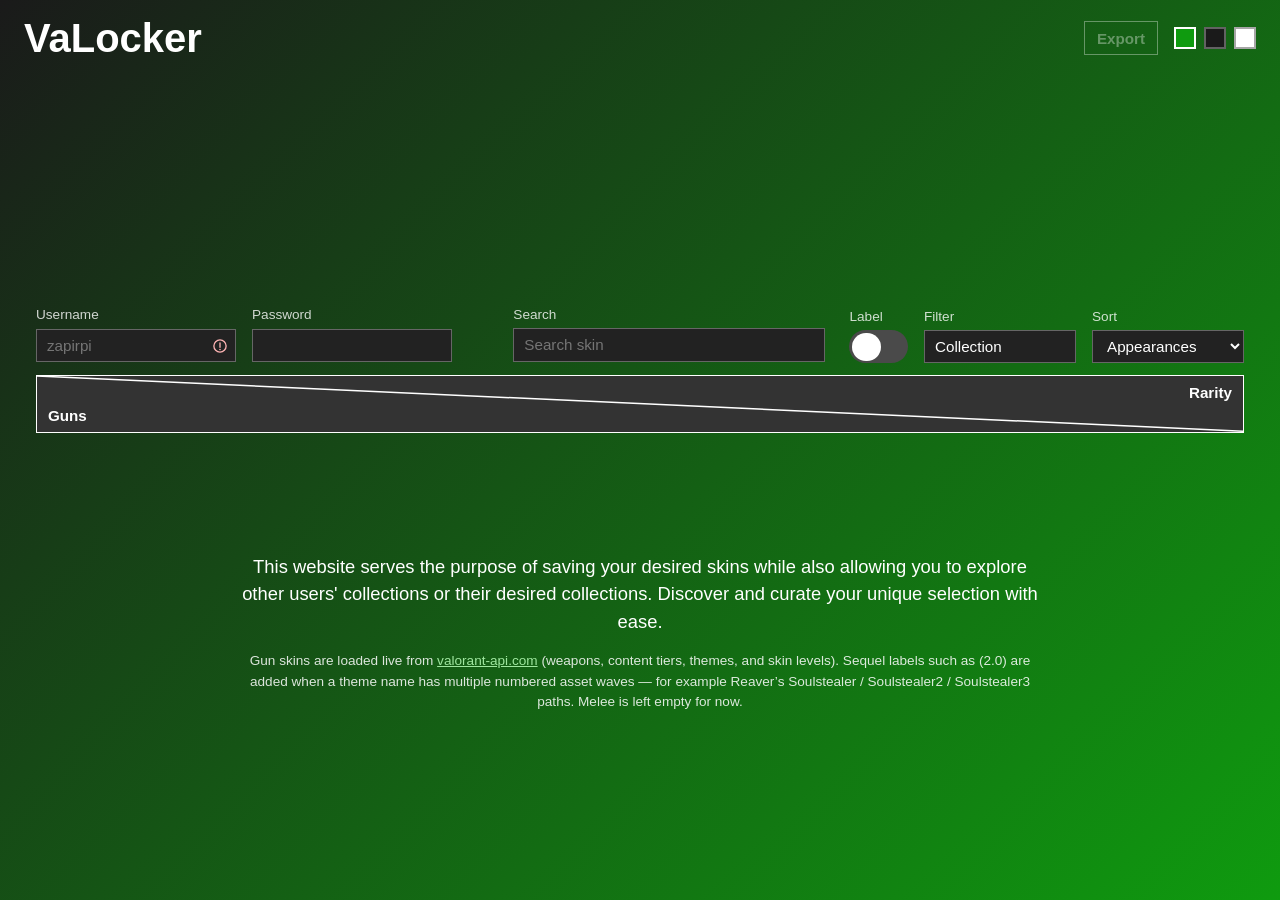
==== public/index.html @ 092cc34a "Add locker search and persist production saves on Supabase. Co-authored-by: Cursor <cursoragent@curs" ====
<!DOCTYPE html>
<html lang="en" data-theme="green">
<head>
    <meta charset="UTF-8">
    <meta name="viewport" content="width=device-width, initial-scale=1.0">
    <title>VaLocker</title>
    <script>
      try {
        var savedTheme = localStorage.getItem("valocker-theme");
        if (savedTheme === "dark" || savedTheme === "light") {
          document.documentElement.dataset.theme = savedTheme;
        }
      } catch (e) {}
    </script>
    <style>
        * {
            box-sizing: border-box;
        }

        :root {
            --fs-title: 2.5rem;
            --fs-header: 0.95rem;
            --fs-header-2: 0.8rem;
            --fs-body: 0.95rem;
            --fs-description: 1.15rem;
            --fs-caption: 0.85rem;
            --fw-header: 700;
            --fw-regular: 400;
            --lh-header: 1.25;
            --page-bg: linear-gradient(135deg, #1a1a1a, #0f9b0f);
            --page-fg: #fff;
            --link: #b8ffb8;
            --table-bg: #222;
            --table-header: #333;
            --table-stripe: #333;
            --table-hover: #444;
            --table-category: #222;
            --table-border: #fff;
            --table-fg: #fff;
            --skin-color: #0f9b0f;
            --skin-color-down: #0d7a0d;
            --skin-on-fg: #fff;
            --gun-icon: brightness(0) invert(1);
            --meta-bg: #222;
            --meta-fg: #fff;
            --meta-border: #666;
        }

        html[data-theme="dark"] {
            --page-bg: #121212;
            --page-fg: #fff;
            --link: #c8c8c8;
            --skin-color: #b4b4b4;
            --skin-color-down: #8a8a8a;
        }

        html[data-theme="light"] {
            --page-bg: #f2f2f2;
            --page-fg: #111;
            --link: #0b6b0b;
            --table-bg: #e8e8e8;
            --table-header: #d6d6d6;
            --table-stripe: #dedede;
            --table-hover: #d0d0d0;
            --table-category: #d2d2d2;
            --table-border: #111;
            --table-fg: #111;
            --skin-color: #111;
            --skin-color-down: #333;
            --gun-icon: brightness(0);
            --meta-bg: #fff;
            --meta-fg: #111;
            --meta-border: #111;
        }

        body {
            margin: 0;
            font-family: Arial, sans-serif;
            background: var(--page-bg);
            background-attachment: fixed;
            color: var(--page-fg);
            display: flex;
            flex-direction: column;
            align-items: center;
            min-height: 100vh;
            line-height: 1.6;
            overflow-x: hidden;
        }

        .site-header {
            display: flex;
            align-items: center;
            justify-content: space-between;
            width: 100%;
            padding: 16px 24px;
            box-sizing: border-box;
        }

        .site-header h1 {
            margin: 0;
            font-size: var(--fs-title);
            font-weight: var(--fw-header);
            line-height: 1.1;
        }

        .header-tools {
            display: flex;
            align-items: center;
            gap: 16px;
        }

        .export-docx {
            margin: 0;
            padding: 0 12px;
            height: 2.2em;
            border: 1px solid var(--page-fg);
            background: transparent;
            color: var(--page-fg);
            font-size: var(--fs-body);
            font-family: Arial, sans-serif;
            font-weight: var(--fw-header);
            cursor: pointer;
        }

        .export-docx.is-off {
            opacity: 0.35;
            cursor: not-allowed;
        }

        .theme-switch {
            display: flex;
            align-items: center;
            gap: 8px;
        }

        .theme-swatch {
            appearance: none;
            width: 22px;
            height: 22px;
            padding: 0;
            border: 2px solid rgb(128 128 128 / 0.7);
            cursor: pointer;
        }

        .theme-swatch.is-on {
            border-color: var(--page-fg);
        }

        .theme-swatch-green {
            background: #0f9b0f;
        }

        .theme-swatch-dark {
            background: #1a1a1a;
        }

        .theme-swatch-light {
            background: #fff;
        }

        .container {
            width: calc(100% - 48px);
            max-width: none;
            text-align: center;
            margin-top: max(32px, calc(33.333vh - 4.8rem));
            margin-bottom: 50px;
            padding: 8px 12px 20px;
        }

        .table-wrap[hidden],
        .meta-field[hidden],
        .meta-warn[hidden],
        .meta-warn-tip[hidden] {
            display: none !important;
        }

        .table-wrap {
            width: 100%;
            overflow: visible;
        }

        .table-meta {
            display: flex;
            align-items: flex-end;
            justify-content: space-between;
            gap: 16px 24px;
            width: 100%;
            text-align: left;
        }

        .table-meta-left {
            display: flex;
            align-items: flex-end;
            flex: 0 0 auto;
            width: auto;
            min-width: 0;
        }

        .table-meta-account,
        .table-meta-tools {
            display: flex;
            align-items: flex-end;
            gap: 1em;
            width: auto;
            flex: 0 0 auto;
            min-width: 0;
            margin: 0;
        }

        .table-meta-tools {
            flex: 0 0 auto;
            flex-wrap: nowrap;
            justify-content: flex-end;
        }

        .table-meta-search {
            display: flex;
            flex-direction: column;
            align-items: stretch;
            flex: 1 1 0;
            width: 100%;
            min-width: 8em;
            gap: 4px;
        }

        .search-wrap {
            position: relative;
            display: block;
            width: 100%;
            height: 2.2em;
        }

        .search-wrap input {
            width: 100%;
            box-sizing: border-box;
            padding-right: 2.2em;
        }

        .search-wrap input[type="text"]::-webkit-search-cancel-button {
            appearance: none;
        }

        .search-clear {
            position: absolute;
            top: 50%;
            right: 8px;
            z-index: 2;
            display: flex;
            align-items: center;
            justify-content: center;
            width: 1.35em;
            height: 1.35em;
            margin: 0;
            padding: 0;
            border: none;
            background: transparent;
            color: var(--meta-fg);
            cursor: pointer;
            transform: translateY(-50%);
        }

        .search-clear[hidden] {
            display: none !important;
        }

        .search-clear svg {
            display: block;
            width: 16px;
            height: 16px;
        }

        .meta-field,
        .meta-control {
            display: flex;
            flex-direction: column;
            align-items: flex-start;
            gap: 4px;
        }

        .meta-label {
            font-size: var(--fs-caption);
            font-weight: var(--fw-regular);
            line-height: var(--lh-header);
            opacity: 0.8;
        }

        .meta-value {
            font-size: var(--fs-header);
            font-weight: var(--fw-header);
            line-height: var(--lh-header);
            white-space: nowrap;
        }

        .table-meta input,
        .table-meta select {
            margin: 0;
            background: var(--meta-bg);
            color: var(--meta-fg);
            border: 1px solid var(--meta-border);
            border-radius: 0;
            font-size: var(--fs-body);
            font-family: Arial, sans-serif;
            font-weight: var(--fw-regular);
            height: 2.2em;
            padding: 0 10px;
        }

        .meta-input-wrap {
            position: relative;
            display: grid;
            align-items: center;
            width: 12.5em;
            height: 2.2em;
        }

        .meta-input-wrap > input,
        .meta-input-wrap > .meta-title,
        .meta-input-wrap > .meta-save {
            grid-area: 1 / 1;
            width: 100%;
            height: 2.2em;
            box-sizing: border-box;
            transition: opacity 0.45s ease, transform 0.45s ease;
        }

        .meta-title {
            display: flex;
            align-items: center;
            padding: 0 2px;
            font-size: var(--fs-header);
            font-weight: var(--fw-header);
            line-height: var(--lh-header);
            white-space: nowrap;
            opacity: 0;
            transform: translateY(8px);
            pointer-events: none;
        }

        .meta-login-submit {
            position: absolute;
            left: -9999px;
            width: 1px;
            height: 1px;
            overflow: hidden;
        }

        .is-authed .meta-login-submit {
            display: none;
        }

        .meta-auth-actions {
            display: flex;
            align-items: center;
            gap: 8px;
        }

        .meta-save {
            margin: 0;
            padding: 0 10px;
            border: none;
            background: #0f9b0f;
            color: #fff;
            font-size: var(--fs-body);
            font-family: Arial, sans-serif;
            font-weight: var(--fw-header);
            cursor: pointer;
            opacity: 0;
            transform: translateY(8px);
            pointer-events: none;
        }

        .meta-save.is-saved {
            background: #fff;
            color: #000;
            font-weight: var(--fw-regular);
        }

        .meta-logout {
            display: flex;
            align-items: center;
            justify-content: center;
            flex: 0 0 2.2em;
            width: 2.2em;
            height: 2.2em;
            margin: 0;
            padding: 0;
            border: 1px solid var(--meta-border);
            background: var(--table-header);
            color: var(--table-fg);
            cursor: pointer;
            opacity: 0;
            transform: translateY(8px);
            pointer-events: none;
            transition: opacity 0.45s ease, transform 0.45s ease;
        }

        .meta-logout svg {
            display: block;
            width: 15px;
            height: 15px;
        }

        .is-authed [data-field="username"] {
            width: max-content;
            min-width: 0;
        }

        .is-authed [data-field="username"] > input {
            width: 0;
            min-width: 0;
            padding: 0;
            border: none;
            opacity: 0;
            transform: translateY(-8px);
            pointer-events: none;
        }

        .is-authed [data-field="username"] > .meta-title {
            width: max-content;
            opacity: 1;
            transform: none;
        }

        .is-authed [data-field="password"] > input {
            opacity: 0;
            transform: translateY(-8px);
            pointer-events: none;
        }

        .is-authed [data-field="password"] > .meta-save,
        .is-authed .meta-logout {
            opacity: 1;
            transform: none;
            pointer-events: auto;
        }

        .meta-input-wrap.has-warn input,
        .is-authed [data-field="password"].has-warn .meta-save {
            padding-right: 28px;
        }

        .is-authed [data-field="username"] .meta-warn {
            display: none;
        }

        .is-authed [data-field="password"].has-warn .meta-warn {
            display: flex;
        }

        .meta-warn {
            position: absolute;
            top: 50%;
            right: 8px;
            z-index: 2;
            display: flex;
            align-items: center;
            justify-content: center;
            width: 16px;
            height: 16px;
            margin: 0;
            padding: 0;
            border: none;
            background: transparent;
            color: #ffb4b4;
            cursor: pointer;
            transform: translateY(-50%);
        }

        .meta-warn svg {
            display: block;
            width: 14px;
            height: 14px;
        }

        .meta-warn-tip {
            position: absolute;
            top: calc(100% + 6px);
            right: 0;
            z-index: 50;
            width: max-content;
            max-width: 16em;
            padding: 6px 8px;
            background: #222;
            border: 1px solid #ffb4b4;
            color: #ffb4b4;
            font-size: var(--fs-caption);
            font-weight: var(--fw-regular);
            line-height: var(--lh-header);
            text-align: left;
            white-space: normal;
        }

        .table-meta select,
        .table-meta-tools .filter-toggle {
            width: 10em;
            min-width: 10em;
            max-width: 10em;
            cursor: pointer;
        }

        .filter-wrap {
            position: relative;
        }

        .filter-toggle {
            margin: 0;
            height: 2.2em;
            padding: 0 10px;
            background: var(--meta-bg);
            color: var(--meta-fg);
            border: 1px solid var(--meta-border);
            border-radius: 0;
            font-size: var(--fs-body);
            font-family: Arial, sans-serif;
            font-weight: var(--fw-regular);
            text-align: left;
            white-space: nowrap;
            overflow: hidden;
            text-overflow: ellipsis;
        }

        .filter-menu {
            position: absolute;
            top: calc(100% + 4px);
            left: 0;
            z-index: 45;
            min-width: 100%;
            margin: 0;
            padding: 4px 0;
            background: var(--table-bg);
            border: 1px solid var(--table-border);
            color: var(--table-fg);
        }

        .filter-menu[hidden] {
            display: none !important;
        }

        .filter-option {
            display: flex;
            align-items: center;
            gap: 8px;
            width: 100%;
            height: 2em;
            margin: 0;
            padding: 0 10px;
            border: none;
            background: transparent;
            color: inherit;
            font-size: var(--fs-body);
            font-family: Arial, sans-serif;
            text-align: left;
            cursor: pointer;
        }

        .filter-option:hover {
            background: var(--skin-color);
            color: var(--skin-on-fg);
        }

        .filter-option input {
            margin: 0;
            width: 0.95em;
            height: 0.95em;
            accent-color: #0f9b0f;
        }

        .label-toggle {
            position: relative;
            box-sizing: border-box;
            width: 3.85em;
            min-width: 3.85em;
            height: 2.2em;
            margin: 0;
            padding: 3px;
            border: none;
            border-radius: 999px;
            background: #4a4a4a;
            font-size: var(--fs-body);
            cursor: pointer;
            transition: background 0.2s ease;
        }

        .label-toggle-knob {
            display: block;
            width: 1.85em;
            height: 1.85em;
            border-radius: 50%;
            background: #fff;
            transition: transform 0.2s ease;
        }

        .label-toggle[aria-checked="true"] {
            background: #0f9b0f;
            box-shadow: 0 0 0 2px #fff;
        }

        .label-toggle[aria-checked="true"] .label-toggle-knob {
            transform: translateX(1.65em);
        }

        .table-meta input:focus,
        .table-meta select:focus {
            outline: none;
            border-color: #0f9b0f;
        }

        .table-meta input:disabled,
        .table-meta select:disabled,
        .filter-toggle:disabled,
        .label-toggle:disabled,
        .meta-control:has(input:disabled),
        .meta-control:has(select:disabled),
        .meta-control:has(.filter-toggle:disabled),
        .meta-control:has(.label-toggle:disabled) {
            opacity: 0.45;
            cursor: not-allowed;
        }

        .table-meta input:disabled,
        .table-meta select:disabled,
        .filter-toggle:disabled,
        .label-toggle:disabled {
            pointer-events: none;
        }

        .skin-select.is-labeled,
        .skin-select.is-labeled.is-selected,
        .skin-select.is-labeled:hover:not(.is-disabled),
        .skin-select.is-labeled:focus-within:not(.is-disabled),
        .skin-select.is-labeled.is-open:not(.is-disabled) {
            color: #222;
            background: var(--color);
        }

        .skin-select.is-labeled::before {
            transform: translate(-50%, -50%);
        }

        .skin-select.is-slanted .skin-trigger {
            font-style: italic;
        }

        .skin-select.is-bought .skin-trigger {
            font-weight: var(--fw-header);
        }

        .label-overlay {
            position: fixed;
            inset: 0;
            z-index: 80;
            display: flex;
            align-items: center;
            justify-content: center;
            background: transparent;
            pointer-events: none;
        }

        .label-overlay.is-on {
            pointer-events: auto;
        }

        .label-overlay::before {
            content: "";
            position: absolute;
            inset: 0;
            z-index: 0;
            background: rgb(0 0 0 / 0);
            backdrop-filter: blur(0);
            -webkit-backdrop-filter: blur(0);
            pointer-events: none;
            transition:
                background 0.4s ease,
                backdrop-filter 0.4s ease,
                -webkit-backdrop-filter 0.4s ease;
        }

        .label-overlay.is-on::before {
            background: rgb(0 0 0 / 0.28);
            backdrop-filter: blur(4px);
            -webkit-backdrop-filter: blur(4px);
        }

        .label-overlay[hidden] {
            display: none !important;
        }

        .label-toast {
            position: fixed;
            top: 18px;
            left: 50%;
            z-index: 90;
            padding: 8px 16px;
            border-radius: 999px;
            background: #222;
            color: #fff;
            font-size: var(--fs-caption);
            font-weight: var(--fw-regular);
            line-height: var(--lh-header);
            white-space: nowrap;
            transform: translate(-50%, -12px);
            opacity: 0;
            pointer-events: none;
            transition: opacity 0.25s ease, transform 0.25s ease;
        }

        .label-toast.is-on {
            opacity: 1;
            transform: translate(-50%, 0);
        }

        .label-card {
            position: relative;
            z-index: 1;
            width: min(560px, calc(100vw - 48px));
            padding: 0;
            background: #222;
            opacity: 0;
            transition: opacity 0.4s ease;
        }

        .label-overlay.is-on .label-card {
            opacity: 1;
        }

        .label-table {
            width: 100%;
            table-layout: fixed;
            border-collapse: collapse;
            margin: 0;
            background: #222;
        }

        .label-table th,
        .label-table td {
            border: 1px solid #fff;
            padding: 0;
            text-align: left;
            vertical-align: middle;
        }

        .label-table th {
            background: #333;
            color: #fff;
            font-size: var(--fs-header);
            font-weight: var(--fw-header);
            line-height: var(--lh-header);
            padding: 10px 8px;
        }

        .label-choice,
        .label-update {
            display: block;
            width: 100%;
            min-height: 2.6em;
            margin: 0;
            padding: 10px 8px;
            border: none;
            border-radius: 0;
            font-size: var(--fs-body);
            font-family: Arial, sans-serif;
            font-weight: var(--fw-regular);
            line-height: var(--lh-header);
            text-align: left;
            cursor: pointer;
        }

        .label-choice {
            position: relative;
            color: #333;
        }

        .label-choice.is-red { background: #f5c6b8; }
        .label-choice.is-blue { background: #b9d4f0; }
        .label-choice.is-green { background: #c5e6c4; }
        .label-choice.is-yellow { background: #f7e8a0; }
        .label-choice.is-plain {
            background: #222;
            color: #fff;
        }

        .label-choice.is-on {
            box-shadow: inset 0 0 0 2px #222;
            font-weight: var(--fw-header);
        }

        .label-choice.is-plain.is-on {
            box-shadow: inset 0 0 0 2px #fff;
        }

        .label-choice.is-locked {
            opacity: 0.4;
            cursor: default;
            pointer-events: none;
        }

        .label-choice[data-hint]:hover::after {
            content: attr(data-hint);
            position: absolute;
            left: 50%;
            bottom: calc(100% + 6px);
            transform: translateX(-50%);
            z-index: 2;
            width: max-content;
            max-width: 16em;
            padding: 4px 8px;
            background: #222;
            color: #fff;
            font-size: var(--fs-caption);
            font-weight: var(--fw-regular);
            white-space: nowrap;
        }

        .label-update {
            background: #0f9b0f;
            color: #fff;
            font-weight: var(--fw-header);
            text-align: center;
        }

        .description {
            margin-top: 50px;
            font-size: var(--fs-description);
            font-weight: var(--fw-regular);
            line-height: 1.5;
            text-align: center;
            max-width: 800px;
            margin-bottom: 30px;
        }

        .source {
            font-size: var(--fs-caption);
            font-weight: var(--fw-regular);
            opacity: 0.85;
            margin-top: 16px;
        }

        .source a {
            color: var(--link);
        }

        td:has(.skin-select) {
            padding: 0;
            height: 1px;
        }

        .skin-select {
            --color: var(--skin-color);
            --skin-option-h: 2em;
            position: relative;
            display: flex;
            align-items: stretch;
            width: 100%;
            height: 100%;
            min-width: 0;
            overflow: hidden;
            border: none;
            cursor: pointer;
            z-index: 1;
            isolation: isolate;
            color: var(--color);
            transition: color 0.5s;
        }

        .skin-select::before {
            content: "";
            position: absolute;
            z-index: 0;
            top: 50%;
            left: 50%;
            width: max(280%, 420px);
            height: max(280%, 420px);
            background: var(--color);
            border-radius: 50%;
            pointer-events: none;
            transform: translate(40%, 40%);
            transition: transform 0.7s ease;
        }

        .skin-select:hover:not(.is-disabled),
        .skin-select:focus-within:not(.is-disabled),
        .skin-select.is-open:not(.is-disabled) {
            color: var(--skin-on-fg);
        }

        .skin-select:hover:not(.is-disabled)::before,
        .skin-select:focus-within:not(.is-disabled)::before,
        .skin-select.is-open:not(.is-disabled)::before {
            transform: translate(-50%, -50%);
        }

        .skin-select:active:not(.is-disabled)::before {
            background: var(--skin-color-down);
        }

        .skin-select.is-selected {
            color: var(--skin-on-fg);
        }

        html[data-theme="light"] .skin-select.is-selected:not(.is-labeled)::before {
            transform: translate(-50%, -50%);
        }

        html[data-theme="light"] .meta-save.is-saved {
            box-shadow: inset 0 0 0 1px #111;
        }

        .skin-select.is-disabled {
            opacity: 0.7;
            cursor: default;
        }

        .skin-arrow {
            position: absolute;
            top: 50%;
            right: 10px;
            z-index: 3;
            width: 10px;
            height: 7px;
            background: currentColor;
            clip-path: polygon(0 0, 100% 0, 50% 100%);
            transform: translateY(-50%) rotate(0deg);
            transition: transform 0.28s ease, opacity 0.28s ease;
            pointer-events: none;
        }

        .skin-mode-x {
            position: absolute;
            inset: 0;
            z-index: 2;
            pointer-events: none;
            opacity: 0;
            transform: translateY(14px) scale(0.72);
            filter: blur(6px);
            transition: opacity 0.35s ease, transform 0.35s ease, filter 0.35s ease;
            background-image:
                linear-gradient(to top right, transparent calc(50% - 1px), var(--skin-color-down) calc(50% - 1px), var(--skin-color-down) calc(50% + 1px), transparent calc(50% + 1px)),
                linear-gradient(to bottom right, transparent calc(50% - 1px), var(--skin-color-down) calc(50% - 1px), var(--skin-color-down) calc(50% + 1px), transparent calc(50% + 1px));
        }

        .skin-search-shimmer {
            position: absolute;
            inset: 0;
            z-index: 1;
            pointer-events: none;
            opacity: 0;
            background: linear-gradient(
                90deg,
                var(--tbl-skel-base) 18%,
                var(--tbl-skel-highlight) 50%,
                var(--tbl-skel-base) 82%
            );
            background-size: 220% 100%;
            animation: nuda-table-shimmer 3.8s ease-in-out infinite;
            animation-delay: calc(var(--search-col, 0) * 0.48s + var(--search-row, 0) * 0.1s);
            transition: opacity 0.45s ease;
        }

        :root {
            --tbl-skel-base: rgba(255, 255, 255, 0.06);
            --tbl-skel-highlight: rgba(255, 255, 255, 0.32);
        }

        html[data-theme="light"] {
            --tbl-skel-base: rgba(0, 0, 0, 0.05);
            --tbl-skel-highlight: rgba(0, 0, 0, 0.28);
        }

        @keyframes nuda-table-shimmer {
            0% { background-position: 200% 0; }
            100% { background-position: -200% 0; }
        }

        @media (prefers-reduced-motion: reduce) {
            .skin-search-shimmer {
                animation: none;
                background: var(--tbl-skel-base);
            }
        }

        body.is-searching .skin-select:not(.is-disabled) {
            cursor: default;
        }

        body.is-searching .skin-select:not(.is-search-hit):not(.is-disabled) .skin-trigger {
            opacity: 0;
            transform: translateY(-12px) scale(0.88);
            filter: blur(4px);
        }

        body.is-searching .skin-select:not(.is-search-hit):not(.is-disabled) .skin-arrow {
            opacity: 0;
        }

        body.is-searching.has-search-query .skin-select:not(.is-search-hit):not(.is-disabled) .skin-mode-x {
            opacity: 1;
            transform: none;
            filter: blur(0);
        }

        body.is-searching:not(.has-search-query) .skin-select:not(.is-search-hit):not(.is-disabled) .skin-search-shimmer {
            opacity: 1;
        }

        body.is-searching .skin-select:not(.is-search-hit):not(.is-disabled)::before,
        body.is-searching .skin-select:not(.is-search-hit):not(.is-disabled):hover::before,
        body.is-searching .skin-select:not(.is-search-hit):not(.is-disabled):focus-within::before {
            transform: translate(40%, 40%);
            background: var(--skin-color);
        }

        body.is-searching .skin-select.is-search-hit {
            color: var(--skin-on-fg);
        }

        body.is-searching .skin-select.is-search-hit::before {
            transform: translate(-50%, -50%);
            background: var(--skin-color);
        }

        body.is-searching .skin-select.is-search-hit .skin-arrow {
            opacity: 0;
        }

        body.is-searching .skin-select,
        body.is-searching .skin-select::before {
            transition: none;
        }

        .skin-select.is-disabled .skin-arrow {
            opacity: 0.7;
        }

        body.is-labelling .skin-select.is-selected .skin-arrow {
            transform: translateY(-50%) rotate(-90deg);
        }

        body.is-labelling .skin-select:not(.is-selected):not(.is-disabled) {
            cursor: default;
        }

        body.is-labelling .skin-select:not(.is-selected):not(.is-disabled) .skin-trigger {
            opacity: 0;
            transform: translateY(-12px) scale(0.88);
            filter: blur(4px);
        }

        body.is-labelling .skin-select:not(.is-selected):not(.is-disabled) .skin-arrow {
            opacity: 0;
        }

        body.is-labelling .skin-select:not(.is-selected):not(.is-disabled) .skin-mode-x {
            opacity: 1;
            transform: none;
            filter: blur(0);
        }

        body.is-labelling .skin-select,
        body.is-labelling .skin-select::before {
            transition: none;
        }

        body.is-labelling .skin-select:not(.is-labeled):hover:not(.is-disabled),
        body.is-labelling .skin-select:not(.is-labeled):focus-within:not(.is-disabled) {
            color: var(--color);
        }

        body.is-labelling .skin-select.is-selected:not(.is-labeled):hover:not(.is-disabled),
        body.is-labelling .skin-select.is-selected:not(.is-labeled):focus-within:not(.is-disabled) {
            color: var(--skin-on-fg);
        }

        body.is-labelling .skin-select:not(.is-labeled):hover:not(.is-disabled)::before,
        body.is-labelling .skin-select:not(.is-labeled):focus-within:not(.is-disabled)::before,
        body.is-labelling .skin-select:not(.is-labeled):active:not(.is-disabled)::before {
            transform: translate(40%, 40%);
            background: var(--color);
        }

        .skin-select .skin-trigger {
            display: block;
            position: relative;
            z-index: 1;
            flex: 1;
            width: 100%;
            min-width: 0;
            max-width: 100%;
            height: 100%;
            margin: 0;
            appearance: none;
            background: transparent;
            color: inherit;
            padding: 10px 30px 10px 10px;
            border: none;
            border-radius: 0;
            font-size: var(--fs-body);
            font-family: Arial, sans-serif;
            font-weight: inherit;
            text-align: left;
            cursor: inherit;
            white-space: nowrap;
            overflow: hidden;
            text-overflow: ellipsis;
            transition: opacity 0.35s ease, transform 0.35s ease, filter 0.35s ease;
        }

        .skin-select .skin-trigger:focus {
            outline: none;
        }

        .skin-select .skin-trigger:disabled {
            cursor: default;
        }

        .skin-backdrop {
            position: fixed;
            inset: 0;
            z-index: 30;
            background: rgb(0 0 0 / 0);
            backdrop-filter: blur(0);
            -webkit-backdrop-filter: blur(0);
            opacity: 0;
            visibility: hidden;
            pointer-events: none;
            transition:
                background 0.4s ease,
                backdrop-filter 0.4s ease,
                -webkit-backdrop-filter 0.4s ease,
                opacity 0.4s ease,
                visibility 0.4s ease;
        }

        .skin-backdrop.is-on {
            background: rgb(0 0 0 / 0.28);
            backdrop-filter: blur(4px);
            -webkit-backdrop-filter: blur(4px);
            opacity: 1;
            visibility: visible;
            pointer-events: auto;
        }

        .skin-menu-shell {
            --skin-option-h: 2em;
            position: fixed;
            z-index: 40;
            margin: 0;
            padding: 0;
            background: var(--table-bg);
            border: none;
            box-sizing: border-box;
            font-size: var(--fs-body);
            font-family: Arial, sans-serif;
            max-height: calc(var(--skin-option-h) * 15);
            overflow: hidden;
        }

        .skin-menu-shell[hidden] {
            display: none !important;
        }

        .skin-menu {
            margin: 0;
            padding: 0;
            max-height: calc(var(--skin-option-h) * 15);
            overflow-x: hidden;
            overflow-y: auto;
            overscroll-behavior: contain;
            scrollbar-width: none;
            -ms-overflow-style: none;
        }

        .skin-menu::-webkit-scrollbar {
            width: 0;
            height: 0;
            display: none;
        }

        .skin-menu-fade {
            position: absolute;
            left: 0;
            right: 0;
            bottom: 0;
            z-index: 2;
            height: var(--skin-option-h);
            pointer-events: none;
            opacity: 0;
            background: linear-gradient(to bottom, transparent 0%, color-mix(in srgb, var(--table-bg) 55%, transparent) 42%, var(--table-bg) 100%);
        }

        .skin-menu-shell.has-more .skin-menu-fade {
            opacity: 1;
        }

        .skin-option {
            display: block;
            appearance: none;
            width: 100%;
            height: var(--skin-option-h);
            margin: 0;
            padding: 0 10px;
            border: none;
            border-radius: 0;
            background: transparent;
            color: var(--table-fg);
            font-size: var(--fs-body);
            font-family: Arial, sans-serif;
            font-weight: var(--fw-regular);
            line-height: var(--skin-option-h);
            text-align: left;
            white-space: nowrap;
            overflow: hidden;
            text-overflow: ellipsis;
            cursor: pointer;
        }

        .skin-option[hidden] {
            display: none !important;
        }

        .skin-option-remove {
            color: #c8c8c8;
            border-bottom: 1px solid #444;
        }

        .skin-option-locked {
            color: #9a9a9a;
            background: #1a1a1a;
            cursor: default;
        }

        .skin-option-locked.skin-option-lock-start {
            box-shadow: inset 0 1px 0 #444;
        }

        .skin-option:hover:not(.skin-option-locked):not(:disabled),
        .skin-option.is-active:not(.skin-option-locked) {
            background: var(--skin-color);
            color: var(--skin-on-fg);
        }

        .skin-plane-pop {
            position: fixed;
            display: block;
            z-index: 35;
            margin: 0;
            box-sizing: border-box;
            overflow: hidden;
            pointer-events: none;
            border: 1px solid var(--table-border);
            outline: 1px solid var(--table-border);
            color: var(--table-fg);
        }

        .skin-plane-pop.gun {
            padding: 0;
        }

        .skin-plane-pop.gun .gun-name {
            opacity: 1;
            transform: none;
            filter: none;
        }

        .skin-plane-pop.gun .gun-icon {
            opacity: 0;
            pointer-events: none;
        }

        .skin-plane-pop.rarity-col {
            padding: 0;
            background-color: var(--table-header);
            font-size: var(--fs-header);
            font-weight: var(--fw-header);
            line-height: var(--lh-header);
        }

        table {
            width: 100%;
            table-layout: fixed;
            border-collapse: collapse;
            margin-top: 12px;
            background-color: var(--table-bg);
        }

        th, td {
            border: 1px solid var(--table-border);
            padding: 10px 8px;
            text-align: center;
            font-size: var(--fs-body);
            font-weight: var(--fw-regular);
            vertical-align: middle;
        }

        .label-table {
            margin-top: 0;
        }

        .label-table th,
        .label-table td {
            padding: 0;
            text-align: left;
            border-color: #fff;
            color: #fff;
        }

        .label-table th {
            padding: 10px 8px;
        }

        .label-table th#label-skin {
            font-weight: var(--fw-regular);
            font-style: normal;
        }

        .label-table td.label-empty {
            background: #222;
        }

        .label-empty-fill {
            display: block;
            min-height: 2.6em;
        }

        td.rarity {
            width: 11%;
        }

        td.gun {
            width: 12%;
            padding: 0;
            overflow: hidden;
            height: 1px;
        }

        .gun-swap {
            display: grid;
            place-items: center;
            height: 100%;
            min-height: 2.6em;
            padding: 6px 10px;
            overflow: hidden;
        }

        .gun-name,
        .gun-icon {
            grid-area: 1 / 1;
        }

        .gun-name {
            white-space: nowrap;
            transition: opacity 0.35s ease, transform 0.35s ease, filter 0.35s ease;
        }

        .gun-icon {
            max-width: calc(100% - 8px);
            max-height: 28px;
            width: auto;
            height: auto;
            object-fit: contain;
            object-position: center;
            opacity: 0;
            transform: translateY(14px) scale(0.72);
            pointer-events: none;
            filter: var(--gun-icon) blur(6px);
            transition: opacity 0.35s ease, transform 0.35s ease, filter 0.35s ease;
        }

        tbody tr:hover:not(:has(> td.rarity:hover)) .gun-name {
            opacity: 0;
            transform: translateY(-12px) scale(0.88);
            filter: blur(4px);
        }

        tbody tr:hover:not(:has(> td.rarity:hover)) .gun-icon {
            opacity: 1;
            transform: translateY(0) scale(1);
            filter: var(--gun-icon) blur(0);
        }

        th {
            background-color: var(--table-header);
            color: var(--table-fg);
            font-size: var(--fs-header);
            font-weight: var(--fw-header);
            line-height: var(--lh-header);
        }

        thead th {
            height: 3.7em;
            box-sizing: border-box;
        }

        th.rarity-col {
            width: 19.25%;
            padding: 0;
            vertical-align: middle;
        }

        th.corner-head {
            padding: 0;
            overflow: hidden;
            position: relative;
            vertical-align: stretch;
        }

        .corner-head-box,
        .rarity-head {
            display: flex;
            flex-direction: column;
            justify-content: space-between;
            height: 100%;
            padding: 7px 8px;
            box-sizing: border-box;
        }

        .corner-slash {
            position: absolute;
            inset: 0;
            width: 100%;
            height: 100%;
            pointer-events: none;
        }

        .corner-slash line {
            stroke: var(--table-border);
            stroke-width: 1.5;
            vector-effect: non-scaling-stroke;
        }

        .corner-rarity,
        .corner-guns {
            position: relative;
            z-index: 1;
            font-size: var(--fs-header);
            font-weight: var(--fw-header);
            line-height: var(--lh-header);
            width: fit-content;
            background-color: var(--table-header);
            padding: 0 3px;
        }

        .corner-rarity {
            align-self: flex-end;
            text-align: right;
        }

        .corner-guns {
            align-self: flex-start;
            text-align: left;
        }

        .rarity-line1 {
            display: flex;
            align-items: center;
            justify-content: space-between;
            gap: 4px;
            min-width: 0;
        }

        .rarity-title {
            text-align: left;
            font-size: var(--fs-header);
            font-weight: var(--fw-header);
            line-height: var(--lh-header);
            white-space: nowrap;
        }

        .rarity-finisher {
            text-align: left;
            font-size: var(--fs-header-2);
            font-weight: var(--fw-regular);
            line-height: var(--lh-header);
            white-space: nowrap;
        }

        .rarity-badges {
            display: flex;
            align-items: center;
            justify-content: flex-end;
            gap: 3px;
            flex: 0 0 auto;
        }

        .rarity-badges img {
            display: block;
            width: 14px;
            height: 14px;
            object-fit: contain;
        }

        tr:nth-child(even) {
            background-color: var(--table-stripe);
        }

        tr:hover:not(:has(> td.rarity:hover)) {
            background-color: var(--table-hover);
        }

        td.rarity {
            background-color: var(--table-category);
            color: var(--table-fg);
            font-size: var(--fs-body);
            font-weight: var(--fw-header);
        }
    </style>
</head>
<body>
    <header class="site-header">
        <h1>VaLocker</h1>
        <div class="header-tools">
        <button type="button" id="export-docx" class="export-docx is-off" aria-disabled="true">Export</button>
        <div class="theme-switch" role="group" aria-label="Color">
            <button type="button" class="theme-swatch theme-swatch-green is-on" data-theme="green" aria-label="Green" aria-pressed="true"></button>
            <button type="button" class="theme-swatch theme-swatch-dark" data-theme="dark" aria-label="Dark" aria-pressed="false"></button>
            <button type="button" class="theme-swatch theme-swatch-light" data-theme="light" aria-label="Light" aria-pressed="false"></button>
        </div>
        </div>
    </header>
    <div class="container">
        <div class="table-wrap" id="locker-wrap">
            <div class="table-meta">
                <div class="table-meta-left">
                    <form id="meta-identity" class="table-meta-account" autocomplete="on" novalidate>
                        <button type="submit" class="meta-login-submit">Log in</button>
                        <div class="meta-field">
                            <label class="meta-label" for="app-username">Username</label>
                            <span class="meta-input-wrap" data-field="username">
                                <input id="app-username" name="username" autocomplete="username" placeholder="zapirpi" spellcheck="false">
                                <span class="meta-title" id="username-title"></span>
                                <button type="button" class="meta-warn" hidden aria-label="Show warning">
                                    <svg viewBox="0 0 16 16" aria-hidden="true">
                                        <circle cx="8" cy="8" r="7" fill="none" stroke="currentColor" stroke-width="1.5"></circle>
                                        <path d="M8 4.5v5" fill="none" stroke="currentColor" stroke-width="1.5" stroke-linecap="round"></path>
                                        <circle cx="8" cy="12" r="0.9" fill="currentColor"></circle>
                                    </svg>
                                </button>
                                <span class="meta-warn-tip" hidden role="tooltip"></span>
                            </span>
                        </div>
                        <div class="meta-field" id="meta-secret">
                            <label class="meta-label" id="meta-secret-label" for="meta-password">Password</label>
                            <span class="meta-auth-actions">
                                <span class="meta-input-wrap" data-field="password">
                                    <input id="meta-password" name="password" type="password" autocomplete="current-password" minlength="6">
                                    <button type="button" class="meta-save" id="save-locker" aria-hidden="true" tabindex="-1">Save</button>
                                    <button type="button" class="meta-warn" hidden aria-label="Show warning">
                                        <svg viewBox="0 0 16 16" aria-hidden="true">
                                            <circle cx="8" cy="8" r="7" fill="none" stroke="currentColor" stroke-width="1.5"></circle>
                                            <path d="M8 4.5v5" fill="none" stroke="currentColor" stroke-width="1.5" stroke-linecap="round"></path>
                                            <circle cx="8" cy="12" r="0.9" fill="currentColor"></circle>
                                        </svg>
                                    </button>
                                    <span class="meta-warn-tip" hidden role="tooltip"></span>
                                </span>
                                <button type="button" class="meta-logout" id="logout-btn" aria-label="Log out" aria-hidden="true" tabindex="-1">
                                    <svg viewBox="0 0 16 16" aria-hidden="true">
                                        <path d="M6 2.5H3.5v11H6" fill="none" stroke="currentColor" stroke-width="1.5"></path>
                                        <path d="M7 8h6.5M10.5 5.5 13.5 8l-3 2.5" fill="none" stroke="currentColor" stroke-width="1.5" stroke-linecap="square"></path>
                                    </svg>
                                </button>
                            </span>
                        </div>
                    </form>
                </div>
                <div class="table-meta-search">
                    <label class="meta-label" for="locker-search">Search</label>
                    <span class="search-wrap">
                        <input id="locker-search" type="text" placeholder="Search skin" autocomplete="off" spellcheck="false">
                        <button type="button" class="search-clear" id="search-clear" hidden aria-label="Exit search">
                            <svg viewBox="0 0 16 16" aria-hidden="true">
                                <circle cx="8" cy="8" r="6.2" fill="none" stroke="currentColor" stroke-width="1.5"></circle>
                                <path d="M5.4 5.4l5.2 5.2M10.6 5.4l-5.2 5.2" fill="none" stroke="currentColor" stroke-width="1.5" stroke-linecap="square"></path>
                            </svg>
                        </button>
                    </span>
                </div>
                <div class="table-meta-tools">
                    <div class="meta-control">
                        <span class="meta-label">Label</span>
                        <button type="button" id="locker-label" class="label-toggle" role="switch" aria-checked="false" aria-label="Label mode">
                            <span class="label-toggle-knob"></span>
                        </button>
                    </div>
                    <div class="meta-control">
                        <span class="meta-label">Filter</span>
                        <div class="filter-wrap">
                            <button type="button" id="locker-filter" class="filter-toggle" aria-haspopup="listbox" aria-expanded="false">Collection</button>
                            <div id="filter-menu" class="filter-menu" hidden role="listbox">
                                <label class="filter-option"><input type="checkbox" value="collection" checked> Collection</label>
                                <label class="filter-option"><input type="checkbox" value="battlepass"> Battlepass</label>
                                <label class="filter-option"><input type="checkbox" value="limited"> Limited edition</label>
                                <label class="filter-option"><input type="checkbox" value="agent"> Agent gear</label>
                            </div>
                        </div>
                    </div>
                    <label class="meta-control">
                        <span class="meta-label">Sort</span>
                        <select id="locker-sort">
                            <option value="appearance">Appearances</option>
                            <option value="alpha">Alphabetical</option>
                        </select>
                    </label>
                </div>
            </div>
            <table>
                <thead>
                    <tr id="locker-head">
                        <th class="corner-head" colspan="2">
                            <svg class="corner-slash" viewBox="0 0 100 100" preserveAspectRatio="none" aria-hidden="true">
                                <line x1="0" y1="0" x2="100" y2="100"></line>
                            </svg>
                            <div class="corner-head-box">
                                <span class="corner-rarity">Rarity</span>
                                <span class="corner-guns">Guns</span>
                            </div>
                        </th>
                    </tr>
                </thead>
                <tbody id="locker-body"></tbody>
            </table>
        </div>
    </div>
    <div class="description">
        This website serves the purpose of saving your desired skins while also allowing you to explore other users' collections or their desired collections.
        Discover and curate your unique selection with ease.
        <p class="source">
            Gun skins are loaded live from
            <a href="https://valorant-api.com/">valorant-api.com</a>
            (weapons, content tiers, themes, and skin levels). Sequel labels such as (2.0) are added when a theme name has multiple numbered asset waves — for example Reaver’s Soulstealer / Soulstealer2 / Soulstealer3 paths. Melee is left empty for now.
        </p>
    </div>
    <div id="label-toast" class="label-toast" hidden>Click a selected skin to label it.</div>
    <div id="label-overlay" class="label-overlay" hidden>
        <div id="label-editor" class="label-card">
            <table class="label-table">
                <thead>
                    <tr>
                        <th id="label-gun"></th>
                        <th id="label-rarity"></th>
                        <th id="label-skin"></th>
                    </tr>
                </thead>
                <tbody>
                    <tr>
                        <td><button type="button" class="label-choice is-red" data-color="warpath" data-hint="Red: warpath or beastly">Warpath</button></td>
                        <td><button type="button" class="label-choice is-red" data-color="beastly" data-hint="Red: warpath or beastly">Beastly</button></td>
                        <td><button type="button" class="label-choice is-plain" data-toggle="slant" role="switch" aria-checked="false">Slanted</button></td>
                    </tr>
                    <tr>
                        <td><button type="button" class="label-choice is-blue" data-color="archetype" data-hint="Blue: archetype or derivation">Archetype</button></td>
                        <td><button type="button" class="label-choice is-blue" data-color="derivation" data-hint="Blue: archetype or derivation">Derivation</button></td>
                        <td><button type="button" class="label-choice is-plain" data-toggle="bold" role="switch" aria-checked="false">Bold</button></td>
                    </tr>
                    <tr>
                        <td><button type="button" class="label-choice is-green" data-color="minimal" data-hint="Green: minimal or technological">Minimal</button></td>
                        <td><button type="button" class="label-choice is-green" data-color="technological" data-hint="Green: minimal or technological">Technological</button></td>
                        <td class="label-empty"><span class="label-empty-fill"></span></td>
                    </tr>
                    <tr>
                        <td><button type="button" class="label-choice is-yellow" data-color="whimsical" data-hint="Yellow: cartoonish or whimsical">Whimsical</button></td>
                        <td><button type="button" class="label-choice is-yellow" data-color="cartoonish" data-hint="Yellow: cartoonish or whimsical">Cartoonish</button></td>
                        <td class="label-empty"><span class="label-empty-fill"></span></td>
                    </tr>
                    <tr>
                        <td colspan="3"><button type="button" class="label-update" id="label-update">Update</button></td>
                    </tr>
                </tbody>
            </table>
        </div>
    </div>
    <script src="./app.js"></script>
</body>
</html>
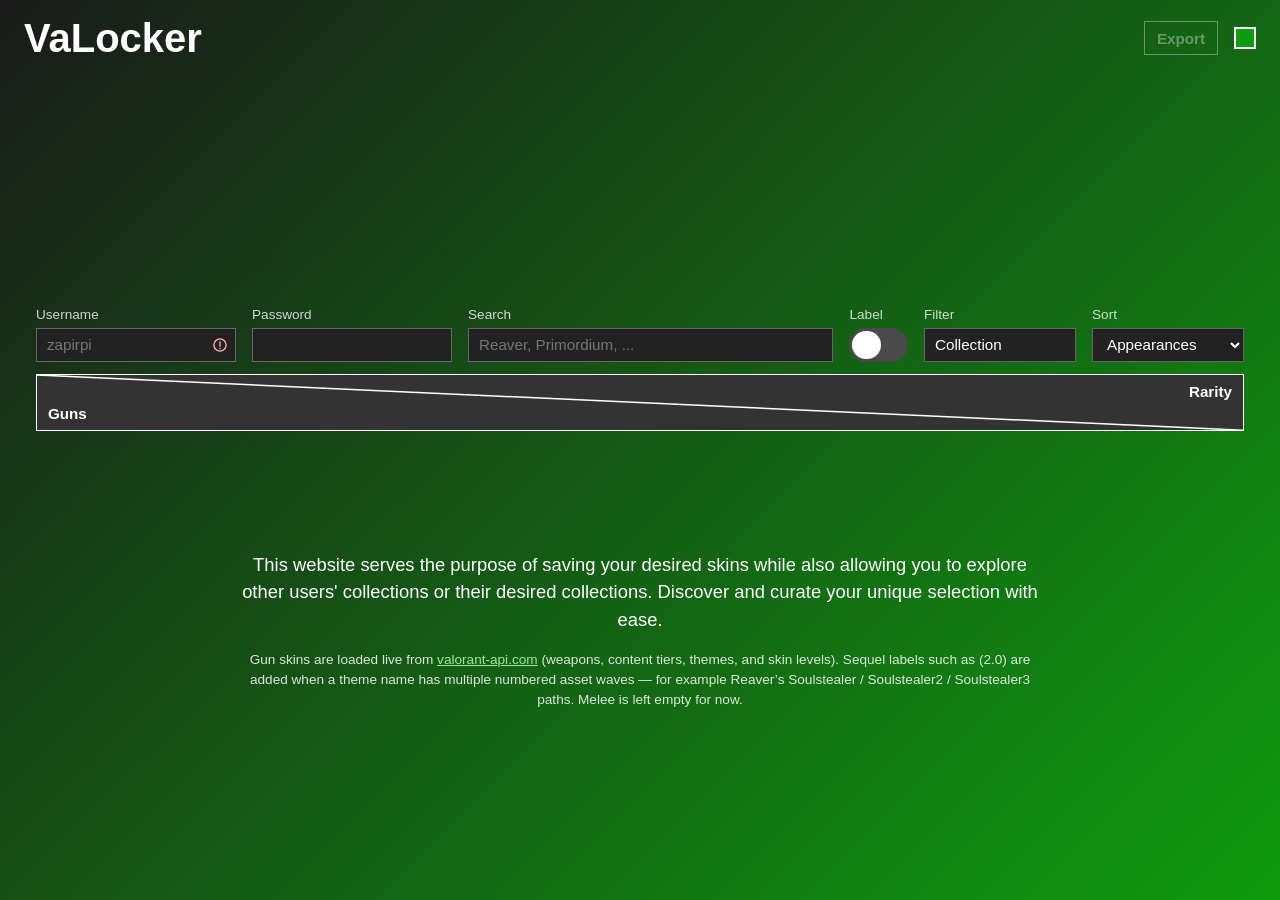
==== commit 5690478a: "Polish locker chrome: even meta row, theme dropdown, and Save alignment. Co-authored-by: Cursor <cur" ====
--- a/public/index.html
+++ b/public/index.html
@@ -39,7 +39,10 @@
             --table-fg: #fff;
             --skin-color: #0f9b0f;
             --skin-color-down: #0d7a0d;
+            --skin-x: #0d7a0d;
             --skin-on-fg: #fff;
+            --meta-gap: 1em;
+            --meta-control-h: 2.09rem;
             --gun-icon: brightness(0) invert(1);
             --meta-bg: #222;
             --meta-fg: #fff;
@@ -50,8 +53,10 @@
             --page-bg: #121212;
             --page-fg: #fff;
             --link: #c8c8c8;
-            --skin-color: #b4b4b4;
-            --skin-color-down: #8a8a8a;
+            --skin-color: #fff;
+            --skin-color-down: #d0d0d0;
+            --skin-x: #8a8a8a;
+            --skin-on-fg: #111;
         }
 
         html[data-theme="light"] {
@@ -67,6 +72,7 @@
             --table-fg: #111;
             --skin-color: #111;
             --skin-color-down: #333;
+            --skin-x: #9a9a9a;
             --gun-icon: brightness(0);
             --meta-bg: #fff;
             --meta-fg: #111;
@@ -128,9 +134,10 @@
         }
 
         .theme-switch {
-            display: flex;
+            position: relative;
+            display: flex;
+            flex-direction: column;
             align-items: center;
-            gap: 8px;
         }
 
         .theme-swatch {
@@ -142,8 +149,28 @@
             cursor: pointer;
         }
 
-        .theme-swatch.is-on {
+        .theme-current {
             border-color: var(--page-fg);
+        }
+
+        .theme-menu {
+            position: absolute;
+            top: calc(100% + 8px);
+            left: 50%;
+            z-index: 70;
+            display: flex;
+            flex-direction: column;
+            align-items: center;
+            gap: 8px;
+            transform: translateX(-50%);
+        }
+
+        .theme-menu[hidden] {
+            display: none !important;
+        }
+
+        .theme-menu .theme-swatch.is-on {
+            display: none;
         }
 
         .theme-swatch-green {
@@ -183,7 +210,7 @@
             display: flex;
             align-items: flex-end;
             justify-content: space-between;
-            gap: 16px 24px;
+            gap: var(--meta-gap);
             width: 100%;
             text-align: left;
         }
@@ -200,7 +227,7 @@
         .table-meta-tools {
             display: flex;
             align-items: flex-end;
-            gap: 1em;
+            gap: var(--meta-gap);
             width: auto;
             flex: 0 0 auto;
             min-width: 0;
@@ -226,8 +253,9 @@
         .search-wrap {
             position: relative;
             display: block;
+            box-sizing: border-box;
             width: 100%;
-            height: 2.2em;
+            height: var(--meta-control-h);
         }
 
         .search-wrap input {
@@ -294,6 +322,7 @@
         .table-meta input,
         .table-meta select {
             margin: 0;
+            box-sizing: border-box;
             background: var(--meta-bg);
             color: var(--meta-fg);
             border: 1px solid var(--meta-border);
@@ -301,7 +330,7 @@
             font-size: var(--fs-body);
             font-family: Arial, sans-serif;
             font-weight: var(--fw-regular);
-            height: 2.2em;
+            height: var(--meta-control-h);
             padding: 0 10px;
         }
 
@@ -309,8 +338,9 @@
             position: relative;
             display: grid;
             align-items: center;
+            box-sizing: border-box;
             width: 12.5em;
-            height: 2.2em;
+            height: var(--meta-control-h);
         }
 
         .meta-input-wrap > input,
@@ -318,7 +348,7 @@
         .meta-input-wrap > .meta-save {
             grid-area: 1 / 1;
             width: 100%;
-            height: 2.2em;
+            height: var(--meta-control-h);
             box-sizing: border-box;
             transition: opacity 0.45s ease, transform 0.45s ease;
         }
@@ -351,18 +381,23 @@
         .meta-auth-actions {
             display: flex;
             align-items: center;
-            gap: 8px;
+            gap: var(--meta-gap);
         }
 
         .meta-save {
+            display: flex;
+            align-items: center;
+            justify-content: flex-start;
             margin: 0;
             padding: 0 10px;
-            border: none;
+            border: 1px solid #0f9b0f;
             background: #0f9b0f;
             color: #fff;
             font-size: var(--fs-body);
             font-family: Arial, sans-serif;
             font-weight: var(--fw-header);
+            line-height: 1;
+            text-align: left;
             cursor: pointer;
             opacity: 0;
             transform: translateY(8px);
@@ -372,22 +407,24 @@
         .meta-save.is-saved {
             background: #fff;
             color: #000;
-            font-weight: var(--fw-regular);
+            border-color: var(--meta-border);
         }
 
         .meta-logout {
             display: flex;
             align-items: center;
             justify-content: center;
-            flex: 0 0 2.2em;
-            width: 2.2em;
-            height: 2.2em;
+            box-sizing: border-box;
+            flex: 0 0 var(--meta-control-h);
+            width: var(--meta-control-h);
+            height: var(--meta-control-h);
             margin: 0;
             padding: 0;
             border: 1px solid var(--meta-border);
             background: var(--table-header);
             color: var(--table-fg);
             cursor: pointer;
+            display: none;
             opacity: 0;
             transform: translateY(8px);
             pointer-events: none;
@@ -427,8 +464,14 @@
             pointer-events: none;
         }
 
-        .is-authed [data-field="password"] > .meta-save,
+        .is-authed [data-field="password"] > .meta-save {
+            opacity: 1;
+            transform: none;
+            pointer-events: auto;
+        }
+
         .is-authed .meta-logout {
+            display: flex;
             opacity: 1;
             transform: none;
             pointer-events: auto;
@@ -504,7 +547,8 @@
 
         .filter-toggle {
             margin: 0;
-            height: 2.2em;
+            box-sizing: border-box;
+            height: var(--meta-control-h);
             padding: 0 10px;
             background: var(--meta-bg);
             color: var(--meta-fg);
@@ -570,7 +614,7 @@
             box-sizing: border-box;
             width: 3.85em;
             min-width: 3.85em;
-            height: 2.2em;
+            height: var(--meta-control-h);
             margin: 0;
             padding: 3px;
             border: none;
@@ -897,12 +941,9 @@
             color: var(--skin-on-fg);
         }
 
-        html[data-theme="light"] .skin-select.is-selected:not(.is-labeled)::before {
+        html[data-theme="light"] .skin-select.is-selected:not(.is-labeled)::before,
+        html[data-theme="dark"] .skin-select.is-selected:not(.is-labeled)::before {
             transform: translate(-50%, -50%);
-        }
-
-        html[data-theme="light"] .meta-save.is-saved {
-            box-shadow: inset 0 0 0 1px #111;
         }
 
         .skin-select.is-disabled {
@@ -934,8 +975,8 @@
             filter: blur(6px);
             transition: opacity 0.35s ease, transform 0.35s ease, filter 0.35s ease;
             background-image:
-                linear-gradient(to top right, transparent calc(50% - 1px), var(--skin-color-down) calc(50% - 1px), var(--skin-color-down) calc(50% + 1px), transparent calc(50% + 1px)),
-                linear-gradient(to bottom right, transparent calc(50% - 1px), var(--skin-color-down) calc(50% - 1px), var(--skin-color-down) calc(50% + 1px), transparent calc(50% + 1px));
+                linear-gradient(to top right, transparent calc(50% - 1px), var(--skin-x) calc(50% - 1px), var(--skin-x) calc(50% + 1px), transparent calc(50% + 1px)),
+                linear-gradient(to bottom right, transparent calc(50% - 1px), var(--skin-x) calc(50% - 1px), var(--skin-x) calc(50% + 1px), transparent calc(50% + 1px));
         }
 
         .skin-search-shimmer {
@@ -1509,10 +1550,13 @@
         <h1>VaLocker</h1>
         <div class="header-tools">
         <button type="button" id="export-docx" class="export-docx is-off" aria-disabled="true">Export</button>
-        <div class="theme-switch" role="group" aria-label="Color">
-            <button type="button" class="theme-swatch theme-swatch-green is-on" data-theme="green" aria-label="Green" aria-pressed="true"></button>
-            <button type="button" class="theme-swatch theme-swatch-dark" data-theme="dark" aria-label="Dark" aria-pressed="false"></button>
-            <button type="button" class="theme-swatch theme-swatch-light" data-theme="light" aria-label="Light" aria-pressed="false"></button>
+        <div class="theme-switch">
+            <button type="button" class="theme-swatch theme-current theme-swatch-green" id="theme-current" aria-label="Color: Green" aria-haspopup="listbox" aria-expanded="false"></button>
+            <div class="theme-menu" id="theme-menu" hidden role="listbox" aria-label="Color">
+                <button type="button" class="theme-swatch theme-swatch-green is-on" data-theme="green" aria-label="Green"></button>
+                <button type="button" class="theme-swatch theme-swatch-dark" data-theme="dark" aria-label="Dark"></button>
+                <button type="button" class="theme-swatch theme-swatch-light" data-theme="light" aria-label="Light"></button>
+            </div>
         </div>
         </div>
     </header>
@@ -1565,7 +1609,7 @@
                 <div class="table-meta-search">
                     <label class="meta-label" for="locker-search">Search</label>
                     <span class="search-wrap">
-                        <input id="locker-search" type="text" placeholder="Search skin" autocomplete="off" spellcheck="false">
+                        <input id="locker-search" type="text" placeholder="Reaver, Primordium, ..." autocomplete="off" spellcheck="false">
                         <button type="button" class="search-clear" id="search-clear" hidden aria-label="Exit search">
                             <svg viewBox="0 0 16 16" aria-hidden="true">
                                 <circle cx="8" cy="8" r="6.2" fill="none" stroke="currentColor" stroke-width="1.5"></circle>
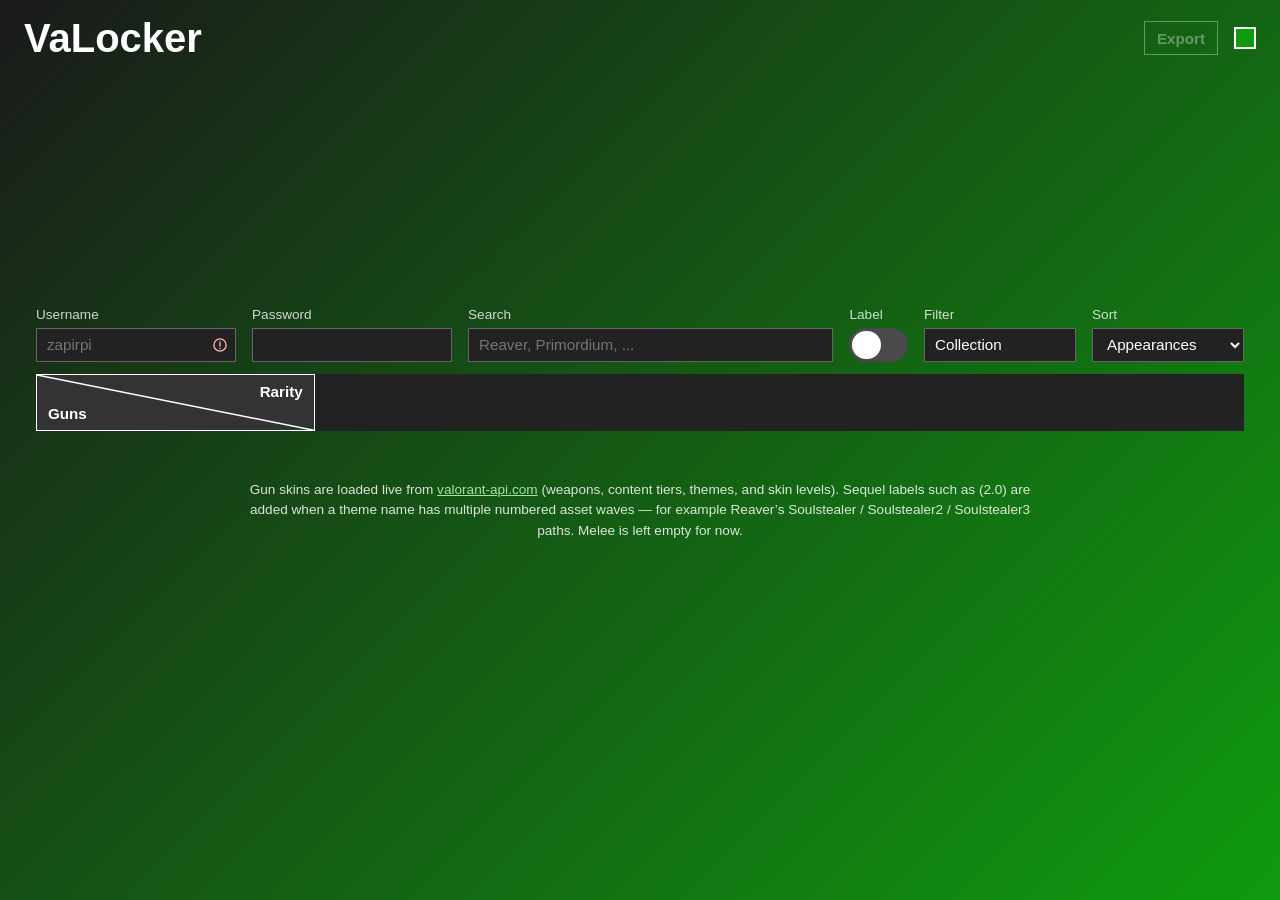
==== commit 71451f03: "Stick locker chrome on scroll, add Vercel analytics, and drop the purpose blurb. Co-authored-by: Cur" ====
--- a/public/index.html
+++ b/public/index.html
@@ -17,12 +17,25 @@
             box-sizing: border-box;
         }
 
+        html {
+            overflow-x: clip;
+            overflow-y: auto;
+            scrollbar-width: none;
+            -ms-overflow-style: none;
+        }
+
+        html::-webkit-scrollbar,
+        body::-webkit-scrollbar {
+            display: none;
+            width: 0;
+            height: 0;
+        }
+
         :root {
             --fs-title: 2.5rem;
             --fs-header: 0.95rem;
             --fs-header-2: 0.8rem;
             --fs-body: 0.95rem;
-            --fs-description: 1.15rem;
             --fs-caption: 0.85rem;
             --fw-header: 700;
             --fw-regular: 400;
@@ -43,6 +56,8 @@
             --skin-on-fg: #fff;
             --meta-gap: 1em;
             --meta-control-h: 2.09rem;
+            --locker-gutter: 36px;
+            --locker-meta-h: 4.5rem;
             --gun-icon: brightness(0) invert(1);
             --meta-bg: #222;
             --meta-fg: #fff;
@@ -90,7 +105,9 @@
             align-items: center;
             min-height: 100vh;
             line-height: 1.6;
-            overflow-x: hidden;
+            overflow-x: clip;
+            scrollbar-width: none;
+            -ms-overflow-style: none;
         }
 
         .site-header {
@@ -213,6 +230,23 @@
             gap: var(--meta-gap);
             width: 100%;
             text-align: left;
+            position: sticky;
+            top: var(--locker-gutter);
+            z-index: 16;
+            background: var(--page-bg);
+            background-attachment: fixed;
+            padding-bottom: 12px;
+        }
+
+        .table-meta::before {
+            content: "";
+            position: absolute;
+            left: 0;
+            right: 0;
+            bottom: 100%;
+            height: var(--locker-gutter);
+            background: var(--page-bg);
+            background-attachment: fixed;
         }
 
         .table-meta-left {
@@ -689,13 +723,14 @@
             font-weight: var(--fw-header);
         }
 
+        .skin-select.is-underlined .skin-trigger {
+            text-decoration: underline;
+        }
+
         .label-overlay {
             position: fixed;
             inset: 0;
             z-index: 80;
-            display: flex;
-            align-items: center;
-            justify-content: center;
             background: transparent;
             pointer-events: none;
         }
@@ -741,7 +776,8 @@
             font-size: var(--fs-caption);
             font-weight: var(--fw-regular);
             line-height: var(--lh-header);
-            white-space: nowrap;
+            white-space: pre-line;
+            text-align: center;
             transform: translate(-50%, -12px);
             opacity: 0;
             pointer-events: none;
@@ -754,58 +790,136 @@
         }
 
         .label-card {
+            position: fixed;
+            z-index: 1;
+            width: calc(3 * var(--label-cell-w, 120px));
+            height: calc(5 * var(--label-cell-h, 40px));
+            padding: 0;
+            background: transparent;
+        }
+
+        .label-grid {
+            display: grid;
+            width: 100%;
+            height: 100%;
+            padding: 0;
+            gap: 0;
+            background: transparent;
+            border-top: 1px solid var(--table-border);
+            border-left: 1px solid var(--table-border);
+            grid-template-columns: repeat(3, 1fr);
+            grid-template-rows: repeat(5, 1fr);
+        }
+
+        .label-grid > * {
             position: relative;
             z-index: 1;
-            width: min(560px, calc(100vw - 48px));
-            padding: 0;
-            background: #222;
-            opacity: 0;
-            transition: opacity 0.4s ease;
-        }
-
-        .label-overlay.is-on .label-card {
-            opacity: 1;
-        }
-
-        .label-table {
-            width: 100%;
-            table-layout: fixed;
-            border-collapse: collapse;
-            margin: 0;
-            background: #222;
-        }
-
-        .label-table th,
-        .label-table td {
-            border: 1px solid #fff;
-            padding: 0;
-            text-align: left;
-            vertical-align: middle;
-        }
-
-        .label-table th {
+            box-sizing: border-box;
+            border: 0 solid var(--table-border);
+            border-right-width: 1px;
+            border-bottom-width: 1px;
+            backface-visibility: hidden;
+        }
+
+        .label-area-skin {
+            z-index: 3;
+        }
+
+        .label-card.is-motion .label-grid,
+        .label-card.is-motion .label-grid > * {
+            border-color: transparent;
+        }
+
+        .label-card[data-orient="ld"] .label-grid {
+            grid-template-areas:
+                "gun rarity skin"
+                "warpath beastly slant"
+                "archetype derivation bold"
+                "minimal technological underline"
+                "whimsical cartoonish update";
+        }
+
+        .label-card[data-orient="lu"] .label-grid {
+            grid-template-areas:
+                "whimsical cartoonish update"
+                "minimal technological underline"
+                "archetype derivation bold"
+                "warpath beastly slant"
+                "gun rarity skin";
+        }
+
+        .label-card[data-orient="rd"] .label-grid {
+            grid-template-areas:
+                "skin rarity gun"
+                "slant beastly warpath"
+                "bold derivation archetype"
+                "underline technological minimal"
+                "update cartoonish whimsical";
+        }
+
+        .label-card[data-orient="ru"] .label-grid {
+            grid-template-areas:
+                "update cartoonish whimsical"
+                "underline technological minimal"
+                "bold derivation archetype"
+                "slant beastly warpath"
+                "skin rarity gun";
+        }
+
+        .label-area-gun { grid-area: gun; }
+        .label-area-rarity { grid-area: rarity; }
+        .label-area-skin { grid-area: skin; }
+        .label-area-warpath { grid-area: warpath; }
+        .label-area-beastly { grid-area: beastly; }
+        .label-area-slant { grid-area: slant; }
+        .label-area-archetype { grid-area: archetype; }
+        .label-area-derivation { grid-area: derivation; }
+        .label-area-bold { grid-area: bold; }
+        .label-area-minimal { grid-area: minimal; }
+        .label-area-technological { grid-area: technological; }
+        .label-area-underline { grid-area: underline; }
+        .label-area-whimsical { grid-area: whimsical; }
+        .label-area-cartoonish { grid-area: cartoonish; }
+        .label-area-update { grid-area: update; }
+
+        .label-head {
+            display: flex;
+            align-items: center;
+            min-width: 0;
+            overflow: hidden;
             background: #333;
             color: #fff;
             font-size: var(--fs-header);
-            font-weight: var(--fw-header);
+            font-weight: var(--fw-regular);
             line-height: var(--lh-header);
-            padding: 10px 8px;
+            padding: 6px 8px;
+            white-space: nowrap;
+            text-overflow: ellipsis;
+        }
+
+        .label-head#label-skin {
+            font-weight: var(--fw-regular);
+            font-style: normal;
         }
 
         .label-choice,
         .label-update {
-            display: block;
+            display: flex;
+            align-items: center;
             width: 100%;
-            min-height: 2.6em;
+            height: 100%;
             margin: 0;
-            padding: 10px 8px;
-            border: none;
+            padding: 6px 8px;
             border-radius: 0;
             font-size: var(--fs-body);
             font-family: Arial, sans-serif;
             font-weight: var(--fw-regular);
             line-height: var(--lh-header);
             text-align: left;
+            overflow: hidden;
+            min-width: 0;
+            white-space: nowrap;
+            text-overflow: ellipsis;
             cursor: pointer;
         }
 
@@ -823,19 +937,35 @@
             color: #fff;
         }
 
-        .label-choice.is-on {
-            box-shadow: inset 0 0 0 2px #222;
+        .label-choice.is-on:not(.is-plain) {
             font-weight: var(--fw-header);
         }
 
         .label-choice.is-plain.is-on {
-            box-shadow: inset 0 0 0 2px #fff;
+            background: #fff;
+            color: #111;
+            font-weight: var(--fw-regular);
+        }
+
+        .label-choice[data-toggle="underline"].is-on {
+            text-decoration: underline;
         }
 
         .label-choice.is-locked {
-            opacity: 0.4;
+            background: #222;
+            color: transparent;
             cursor: default;
             pointer-events: none;
+        }
+
+        .label-choice.is-locked::before {
+            content: "";
+            position: absolute;
+            inset: 0;
+            pointer-events: none;
+            background-image:
+                linear-gradient(to top right, transparent calc(50% - 1px), var(--skin-x) calc(50% - 1px), var(--skin-x) calc(50% + 1px), transparent calc(50% + 1px)),
+                linear-gradient(to bottom right, transparent calc(50% - 1px), var(--skin-x) calc(50% - 1px), var(--skin-x) calc(50% + 1px), transparent calc(50% + 1px));
         }
 
         .label-choice[data-hint]:hover::after {
@@ -856,27 +986,483 @@
         }
 
         .label-update {
+            background: #222;
+            color: #fff;
+            font-weight: 400;
+            text-align: center;
+            justify-content: center;
+            cursor: default;
+            transition: background-color 0.45s ease, font-weight 0.45s ease, color 0.45s ease;
+        }
+
+        .label-update:not(:disabled) {
+            background: #0f9b0f;
+            font-weight: 700;
+            cursor: pointer;
+        }
+
+        html[data-theme="light"] .label-head {
+            background: var(--table-bg);
+            color: var(--table-fg);
+        }
+
+        html[data-theme="light"] .label-choice.is-plain {
+            background: var(--table-bg);
+            color: var(--table-fg);
+        }
+
+        html[data-theme="light"] .label-choice.is-plain.is-on {
+            background: #111;
+            color: #fff;
+        }
+
+        html[data-theme="light"] .label-choice.is-locked {
+            background: var(--table-bg);
+        }
+
+        html[data-theme="light"] .label-update {
+            background: var(--table-bg);
+            color: var(--table-fg);
+        }
+
+        html[data-theme="light"] .label-update:not(:disabled) {
             background: #0f9b0f;
             color: #fff;
+        }
+
+        .showcase-overlay {
+            position: fixed;
+            inset: 0;
+            z-index: 82;
+            display: flex;
+            align-items: center;
+            justify-content: center;
+            background: transparent;
+            pointer-events: none;
+        }
+
+        .showcase-overlay.is-on {
+            pointer-events: auto;
+        }
+
+        .showcase-overlay::before {
+            content: "";
+            position: absolute;
+            inset: 0;
+            z-index: 0;
+            background: rgb(0 0 0 / 0);
+            backdrop-filter: blur(0);
+            -webkit-backdrop-filter: blur(0);
+            pointer-events: none;
+            transition:
+                background 0.4s ease,
+                backdrop-filter 0.4s ease,
+                -webkit-backdrop-filter 0.4s ease;
+        }
+
+        .showcase-overlay.is-on::before {
+            background: rgb(0 0 0 / 0.28);
+            backdrop-filter: blur(4px);
+            -webkit-backdrop-filter: blur(4px);
+        }
+
+        .showcase-overlay[hidden] {
+            display: none !important;
+        }
+
+        html:has(body.is-showcasing),
+        html:has(body.is-label-open),
+        body.is-showcasing,
+        body.is-label-open {
+            overflow: hidden;
+        }
+
+        .showcase-card {
+            position: relative;
+            z-index: 1;
+            width: min(920px, calc(100vw - 48px));
+            max-height: min(88vh, 820px);
+            border-collapse: collapse;
+            table-layout: fixed;
+            background: var(--table-bg);
+            color: var(--table-fg);
+            opacity: 0;
+            transition: opacity 0.4s ease;
+        }
+
+        .showcase-overlay.is-on .showcase-card {
+            opacity: 1;
+        }
+
+        .showcase-card th,
+        .showcase-card td {
+            border: 1px solid var(--table-border);
+            padding: 0;
+            vertical-align: middle;
+        }
+
+        .showcase-card th {
+            background: var(--table-bg);
+            padding: 10px 12px;
+            text-align: left;
+        }
+
+        .showcase-card thead {
+            position: relative;
+        }
+
+        .showcase-head {
+            display: block;
+        }
+
+        .showcase-kicker {
+            margin: 0 0 4px;
+            font-size: var(--fs-caption);
+            font-weight: var(--fw-regular);
+            opacity: 0.75;
+        }
+
+        .showcase-title {
+            margin: 0;
+            font-size: var(--fs-header);
             font-weight: var(--fw-header);
+            line-height: var(--lh-header);
+        }
+
+        .showcase-head-variant {
+            position: absolute;
+            left: 50%;
+            bottom: 10px;
+            transform: translateX(-50%);
+            display: flex;
+            align-items: center;
+            justify-content: center;
+            pointer-events: none;
+            z-index: 1;
+        }
+
+        .showcase-variant-pill {
+            display: inline-flex;
+            align-items: center;
+            justify-content: center;
+            padding: 8px 16px;
+            border-radius: 999px;
+            background: #fff;
+            color: #111;
+            font-size: var(--fs-caption);
+            font-weight: var(--fw-regular);
+            line-height: var(--lh-header);
+            white-space: nowrap;
+        }
+
+        html[data-theme="light"] .showcase-variant-pill {
+            background: #111;
+            color: #fff;
+        }
+
+        .showcase-close-cell {
+            width: 2.6em;
+            padding: 0;
             text-align: center;
         }
 
-        .description {
+        .showcase-close {
+            display: block;
+            width: 100%;
+            height: 100%;
+            min-height: 2.6em;
+            margin: 0;
+            padding: 0;
+            border: none;
+            background: transparent;
+            color: var(--table-fg);
+            font-size: 1.4rem;
+            line-height: 1;
+            cursor: pointer;
+        }
+
+        .showcase-card td.showcase-inspect-cell {
+            padding: 0;
+            overflow: hidden;
+            background: var(--table-bg);
+        }
+
+        .showcase-inspect {
+            position: relative;
+            box-sizing: content-box;
+            height: min(42vh, 360px);
+            padding: 28px 32px;
+            overflow: hidden;
+            background: var(--table-bg);
+            cursor: grab;
+            touch-action: none;
+        }
+
+        .showcase-inspect.is-dragging {
+            cursor: grabbing;
+        }
+
+        .showcase-inspect.is-playing {
+            cursor: default;
+            touch-action: auto;
+        }
+
+        .showcase-inspect img {
+            position: absolute;
+            top: 50%;
+            left: 50%;
+            width: auto;
+            height: auto;
+            max-width: none;
+            max-height: none;
+            object-fit: none;
+            transform-origin: center center;
+            user-select: none;
+            pointer-events: none;
+        }
+
+        .showcase-inspect video {
+            position: absolute;
+            top: 28px;
+            left: 32px;
+            width: calc(100% - 64px);
+            height: calc(100% - 56px);
+            object-fit: contain;
+            object-position: center;
+            transform-origin: center center;
+            user-select: none;
+            pointer-events: none;
+        }
+
+        .showcase-inspect.is-playing video {
+            top: 0;
+            left: 0;
+            width: 100%;
+            height: 100%;
+            pointer-events: auto;
+        }
+
+        .showcase-inspect video {
+            background: var(--table-bg);
+        }
+
+        .showcase-card td.showcase-variants-cell {
+            padding: 10px 12px;
+            background: var(--table-bg);
+        }
+
+        .showcase-preview-cell {
+            width: 10em;
+            padding: 0;
+            background: var(--table-bg);
+        }
+
+        .showcase-chromas {
+            display: flex;
+            flex-wrap: wrap;
+            align-items: center;
+            gap: 8px;
+            min-height: 2.6em;
+        }
+
+        .showcase-chroma {
+            width: 22px;
+            height: 22px;
+            padding: 0;
+            border: 2px solid rgb(128 128 128 / 0.7);
+            background: var(--table-bg) center / cover no-repeat;
+            cursor: pointer;
+        }
+
+        .showcase-chroma.is-on {
+            border-color: var(--table-fg);
+        }
+
+        .showcase-play {
+            display: flex;
+            align-items: center;
+            justify-content: center;
+            width: 100%;
+            min-height: 2.6em;
+            margin: 0;
+            padding: 0;
+            border: none;
+            background: transparent;
+            color: var(--table-fg);
+            cursor: pointer;
+        }
+
+        .showcase-play svg {
+            display: block;
+            width: 16px;
+            height: 16px;
+        }
+
+        .showcase-play .icon-pause {
+            display: none;
+        }
+
+        .showcase-play.is-playing .icon-play {
+            display: none;
+        }
+
+        .showcase-play.is-playing .icon-pause {
+            display: block;
+        }
+
+        .showcase-play:hover {
+            background: var(--table-bg);
+        }
+
+        .showcase-play[hidden] {
+            display: none;
+        }
+
+        .showcase-card td.showcase-kill-cell {
+            padding: 6px 16px 8px;
+            background: var(--table-bg);
+        }
+
+        .showcase-kill-row {
+            display: grid;
+            grid-template-columns: 1fr auto 1fr;
+            align-items: center;
+            gap: 12px;
+            min-height: 2.6em;
+        }
+
+        .showcase-kill-count,
+        .showcase-kill-status {
+            font-size: var(--fs-caption);
+            font-weight: var(--fw-regular);
+            line-height: var(--lh-header);
+            color: var(--table-fg);
+        }
+
+        .showcase-kill-count {
+            justify-self: start;
+            text-align: left;
+        }
+
+        .showcase-kill-status {
+            justify-self: end;
+            text-align: right;
+        }
+
+        .showcase-kill {
+            display: inline-flex;
+            align-items: center;
+            justify-content: center;
+            width: 2.6em;
+            height: 2.6em;
+            margin: 0;
+            padding: 0;
+            border: none;
+            background: transparent;
+            color: var(--table-fg);
+            cursor: pointer;
+        }
+
+        .showcase-kill svg {
+            display: block;
+            width: 16px;
+            height: 16px;
+        }
+
+        .showcase-kill:disabled {
+            opacity: 0.35;
+            cursor: default;
+        }
+
+        .showcase-strip-cell {
+            padding: 0;
+            background: var(--table-bg);
+        }
+
+        .showcase-strip {
+            display: flex;
+            gap: 0;
+            overflow-x: auto;
+            overflow-y: hidden;
+            overscroll-behavior-x: contain;
+            scrollbar-width: none;
+        }
+
+        .showcase-strip::-webkit-scrollbar {
+            display: none;
+        }
+
+        .showcase-tile {
+            flex: 0 0 104px;
+            display: flex;
+            flex-direction: column;
+            gap: 0;
+            margin: 0;
+            padding: 0;
+            border: none;
+            background: var(--table-bg);
+            color: inherit;
+            cursor: pointer;
+            text-align: center;
+        }
+
+        .showcase-tile.is-empty {
+            cursor: default;
+        }
+
+        .showcase-tile-media {
+            position: relative;
+            display: block;
+            width: 100%;
+            height: 72px;
+        }
+
+        .showcase-tile img {
+            position: absolute;
+            top: 8px;
+            left: 8px;
+            width: calc(100% - 16px);
+            height: calc(100% - 16px);
+            object-fit: contain;
+            object-position: center;
+            background: var(--table-bg);
+        }
+
+        .showcase-tile-x {
+            position: absolute;
+            inset: 0;
+            background-image:
+                linear-gradient(to top right, transparent calc(50% - 1px), var(--skin-x) calc(50% - 1px), var(--skin-x) calc(50% + 1px), transparent calc(50% + 1px)),
+                linear-gradient(to bottom right, transparent calc(50% - 1px), var(--skin-x) calc(50% - 1px), var(--skin-x) calc(50% + 1px), transparent calc(50% + 1px));
+        }
+
+        .showcase-tile-name {
+            display: block;
+            padding: 6px 4px 8px;
+            font-size: 11px;
+            line-height: 1.25;
+            font-weight: var(--fw-regular);
+            text-align: center;
+            white-space: nowrap;
+            overflow: hidden;
+            text-overflow: ellipsis;
+        }
+
+        .showcase-tile.is-on .showcase-tile-name {
+            font-weight: var(--fw-header);
+        }
+
+        .source {
             margin-top: 50px;
-            font-size: var(--fs-description);
+            margin-left: auto;
+            margin-right: auto;
+            margin-bottom: 30px;
+            max-width: 800px;
+            font-size: var(--fs-caption);
             font-weight: var(--fw-regular);
             line-height: 1.5;
             text-align: center;
-            max-width: 800px;
-            margin-bottom: 30px;
-        }
-
-        .source {
-            font-size: var(--fs-caption);
-            font-weight: var(--fw-regular);
             opacity: 0.85;
-            margin-top: 16px;
         }
 
         .source a {
@@ -1052,6 +1638,7 @@
 
         body.is-searching .skin-select.is-search-hit {
             color: var(--skin-on-fg);
+            cursor: pointer;
         }
 
         body.is-searching .skin-select.is-search-hit::before {
@@ -1116,6 +1703,76 @@
         body.is-labelling .skin-select:not(.is-labeled):active:not(.is-disabled)::before {
             transform: translate(40%, 40%);
             background: var(--color);
+        }
+
+        body.is-rearranging .skin-select:not(.is-disabled) {
+            cursor: default;
+            pointer-events: none;
+        }
+
+        body.is-rearranging .skin-select:not(.is-disabled) .skin-trigger {
+            opacity: 0;
+            transform: translateY(-12px) scale(0.88);
+            filter: blur(4px);
+        }
+
+        body.is-rearranging .skin-select:not(.is-disabled) .skin-arrow {
+            opacity: 0;
+        }
+
+        body.is-rearranging .skin-select:not(.is-disabled) .skin-search-shimmer {
+            opacity: 1;
+        }
+
+        body.is-rearranging .skin-select:not(.is-disabled)::before,
+        body.is-rearranging .skin-select:not(.is-disabled):hover::before,
+        body.is-rearranging .skin-select:not(.is-disabled):focus-within::before {
+            transform: translate(40%, 40%);
+            background: var(--skin-color);
+        }
+
+        body.is-rearranging .skin-select,
+        body.is-rearranging .skin-select::before {
+            transition: none;
+        }
+
+        body.is-rearranging tbody tr:hover:not(:has(> td.rarity:hover)) .gun-name {
+            opacity: 1;
+            transform: none;
+            filter: none;
+        }
+
+        body.is-rearranging tbody tr:hover:not(:has(> td.rarity:hover)) .gun-icon {
+            opacity: 0;
+            transform: translateY(14px) scale(0.72);
+            filter: var(--gun-icon) blur(6px);
+        }
+
+        body.is-rearranging #locker-body td {
+            position: relative;
+            z-index: 1;
+            transition: transform 0.35s ease;
+        }
+
+        body.is-rearranging td.is-rearrange-source {
+            opacity: 0;
+        }
+
+        .rearrange-ghost {
+            position: absolute;
+            top: 0;
+            left: -10000px;
+            display: grid;
+            place-items: center;
+            box-sizing: border-box;
+            background: var(--table-bg);
+            color: var(--table-fg);
+            border: 1px solid var(--table-border);
+            font-size: var(--fs-body);
+            font-weight: var(--fw-regular);
+            font-family: Arial, sans-serif;
+            text-align: center;
+            pointer-events: none;
         }
 
         .skin-select .skin-trigger {
@@ -1319,8 +1976,44 @@
             width: 100%;
             table-layout: fixed;
             border-collapse: collapse;
-            margin-top: 12px;
+            margin-top: 0;
             background-color: var(--table-bg);
+        }
+
+        .locker-head-stick {
+            position: sticky;
+            top: calc(var(--locker-gutter) + var(--locker-meta-h));
+            z-index: 15;
+        }
+
+        .locker-head-fade {
+            position: absolute;
+            left: 0;
+            right: 0;
+            top: 100%;
+            z-index: 2;
+            height: 2em;
+            pointer-events: none;
+            opacity: 0;
+            background: linear-gradient(to bottom, var(--table-header) 0%, color-mix(in srgb, var(--table-header) 55%, transparent) 42%, transparent 100%);
+        }
+
+        .locker-head-stick.has-more .locker-head-fade {
+            opacity: 1;
+        }
+
+        .locker-body-table {
+            margin-top: -1px;
+        }
+
+        .col-rarity { width: 11%; }
+        .col-gun { width: 12%; }
+        .col-skin { width: 19.25%; }
+
+        thead th {
+            height: 3.7em;
+            box-sizing: border-box;
+            background-color: var(--table-header);
         }
 
         th, td {
@@ -1330,36 +2023,6 @@
             font-size: var(--fs-body);
             font-weight: var(--fw-regular);
             vertical-align: middle;
-        }
-
-        .label-table {
-            margin-top: 0;
-        }
-
-        .label-table th,
-        .label-table td {
-            padding: 0;
-            text-align: left;
-            border-color: #fff;
-            color: #fff;
-        }
-
-        .label-table th {
-            padding: 10px 8px;
-        }
-
-        .label-table th#label-skin {
-            font-weight: var(--fw-regular);
-            font-style: normal;
-        }
-
-        .label-table td.label-empty {
-            background: #222;
-        }
-
-        .label-empty-fill {
-            display: block;
-            min-height: 2.6em;
         }
 
         td.rarity {
@@ -1426,11 +2089,6 @@
             line-height: var(--lh-header);
         }
 
-        thead th {
-            height: 3.7em;
-            box-sizing: border-box;
-        }
-
         th.rarity-col {
             width: 19.25%;
             padding: 0;
@@ -1438,9 +2096,9 @@
         }
 
         th.corner-head {
+            position: relative;
             padding: 0;
             overflow: hidden;
-            position: relative;
             vertical-align: stretch;
         }
 
@@ -1646,7 +2304,16 @@
                     </label>
                 </div>
             </div>
-            <table>
+            <div class="locker-head-stick">
+            <table class="locker-head-table">
+                <colgroup>
+                    <col class="col-rarity">
+                    <col class="col-gun">
+                    <col class="col-skin">
+                    <col class="col-skin">
+                    <col class="col-skin">
+                    <col class="col-skin">
+                </colgroup>
                 <thead>
                     <tr id="locker-head">
                         <th class="corner-head" colspan="2">
@@ -1660,58 +2327,120 @@
                         </th>
                     </tr>
                 </thead>
+            </table>
+            <div class="locker-head-fade" aria-hidden="true"></div>
+            </div>
+            <table class="locker-body-table">
+                <colgroup>
+                    <col class="col-rarity">
+                    <col class="col-gun">
+                    <col class="col-skin">
+                    <col class="col-skin">
+                    <col class="col-skin">
+                    <col class="col-skin">
+                </colgroup>
                 <tbody id="locker-body"></tbody>
             </table>
+            <p class="source">
+                Gun skins are loaded live from
+                <a href="https://valorant-api.com/">valorant-api.com</a>
+                (weapons, content tiers, themes, and skin levels). Sequel labels such as (2.0) are added when a theme name has multiple numbered asset waves — for example Reaver’s Soulstealer / Soulstealer2 / Soulstealer3 paths. Melee is left empty for now.
+            </p>
         </div>
-    </div>
-    <div class="description">
-        This website serves the purpose of saving your desired skins while also allowing you to explore other users' collections or their desired collections.
-        Discover and curate your unique selection with ease.
-        <p class="source">
-            Gun skins are loaded live from
-            <a href="https://valorant-api.com/">valorant-api.com</a>
-            (weapons, content tiers, themes, and skin levels). Sequel labels such as (2.0) are added when a theme name has multiple numbered asset waves — for example Reaver’s Soulstealer / Soulstealer2 / Soulstealer3 paths. Melee is left empty for now.
-        </p>
     </div>
     <div id="label-toast" class="label-toast" hidden>Click a selected skin to label it.</div>
     <div id="label-overlay" class="label-overlay" hidden>
-        <div id="label-editor" class="label-card">
-            <table class="label-table">
-                <thead>
-                    <tr>
-                        <th id="label-gun"></th>
-                        <th id="label-rarity"></th>
-                        <th id="label-skin"></th>
-                    </tr>
-                </thead>
-                <tbody>
-                    <tr>
-                        <td><button type="button" class="label-choice is-red" data-color="warpath" data-hint="Red: warpath or beastly">Warpath</button></td>
-                        <td><button type="button" class="label-choice is-red" data-color="beastly" data-hint="Red: warpath or beastly">Beastly</button></td>
-                        <td><button type="button" class="label-choice is-plain" data-toggle="slant" role="switch" aria-checked="false">Slanted</button></td>
-                    </tr>
-                    <tr>
-                        <td><button type="button" class="label-choice is-blue" data-color="archetype" data-hint="Blue: archetype or derivation">Archetype</button></td>
-                        <td><button type="button" class="label-choice is-blue" data-color="derivation" data-hint="Blue: archetype or derivation">Derivation</button></td>
-                        <td><button type="button" class="label-choice is-plain" data-toggle="bold" role="switch" aria-checked="false">Bold</button></td>
-                    </tr>
-                    <tr>
-                        <td><button type="button" class="label-choice is-green" data-color="minimal" data-hint="Green: minimal or technological">Minimal</button></td>
-                        <td><button type="button" class="label-choice is-green" data-color="technological" data-hint="Green: minimal or technological">Technological</button></td>
-                        <td class="label-empty"><span class="label-empty-fill"></span></td>
-                    </tr>
-                    <tr>
-                        <td><button type="button" class="label-choice is-yellow" data-color="whimsical" data-hint="Yellow: cartoonish or whimsical">Whimsical</button></td>
-                        <td><button type="button" class="label-choice is-yellow" data-color="cartoonish" data-hint="Yellow: cartoonish or whimsical">Cartoonish</button></td>
-                        <td class="label-empty"><span class="label-empty-fill"></span></td>
-                    </tr>
-                    <tr>
-                        <td colspan="3"><button type="button" class="label-update" id="label-update">Update</button></td>
-                    </tr>
-                </tbody>
-            </table>
+        <div id="label-editor" class="label-card" data-orient="ld">
+            <div class="label-grid">
+                <div class="label-head label-area-gun" id="label-gun"></div>
+                <div class="label-head label-area-rarity" id="label-rarity"></div>
+                <div class="label-head label-area-skin" id="label-skin"></div>
+                <button type="button" class="label-choice is-red label-area-warpath" data-color="warpath" data-hint="Red: warpath or beastly">Warpath</button>
+                <button type="button" class="label-choice is-red label-area-beastly" data-color="beastly" data-hint="Red: warpath or beastly">Beastly</button>
+                <button type="button" class="label-choice is-plain label-area-slant" data-toggle="slant" role="switch" aria-checked="false">Slanted</button>
+                <button type="button" class="label-choice is-blue label-area-archetype" data-color="archetype" data-hint="Blue: archetype or derivation">Archetype</button>
+                <button type="button" class="label-choice is-blue label-area-derivation" data-color="derivation" data-hint="Blue: archetype or derivation">Derivation</button>
+                <button type="button" class="label-choice is-plain label-area-bold" data-toggle="bold" role="switch" aria-checked="false">Bold</button>
+                <button type="button" class="label-choice is-green label-area-minimal" data-color="minimal" data-hint="Green: minimal or technological">Minimal</button>
+                <button type="button" class="label-choice is-green label-area-technological" data-color="technological" data-hint="Green: minimal or technological">Technological</button>
+                <button type="button" class="label-choice is-plain label-area-underline" data-toggle="underline" role="switch" aria-checked="false">Underline</button>
+                <button type="button" class="label-choice is-yellow label-area-whimsical" data-color="whimsical" data-hint="Yellow: cartoonish or whimsical">Whimsical</button>
+                <button type="button" class="label-choice is-yellow label-area-cartoonish" data-color="cartoonish" data-hint="Yellow: cartoonish or whimsical">Cartoonish</button>
+                <button type="button" class="label-update label-area-update" id="label-update" disabled>Update</button>
+            </div>
         </div>
     </div>
+    <div id="showcase-overlay" class="showcase-overlay" hidden>
+        <table class="showcase-card" id="showcase-card">
+            <thead>
+                <tr>
+                    <th>
+                        <div class="showcase-head">
+                            <div class="showcase-head-name">
+                                <p class="showcase-kicker" id="showcase-kicker"></p>
+                                <h2 class="showcase-title" id="showcase-title"></h2>
+                            </div>
+                            <div class="showcase-head-variant">
+                                <span class="showcase-variant-pill" id="showcase-variant">Default</span>
+                            </div>
+                        </div>
+                    </th>
+                    <th class="showcase-close-cell">
+                        <button type="button" class="showcase-close" id="showcase-close" aria-label="Close preview">×</button>
+                    </th>
+                </tr>
+            </thead>
+            <tbody>
+                <tr>
+                    <td colspan="2" class="showcase-inspect-cell">
+                        <div class="showcase-inspect" id="showcase-inspect" role="img" aria-label="Skin inspect">
+                            <img id="showcase-image" alt="">
+                            <video id="showcase-video" hidden playsinline controls></video>
+                        </div>
+                    </td>
+                </tr>
+                <tr>
+                    <td class="showcase-variants-cell">
+                        <div class="showcase-chromas" id="showcase-chromas"></div>
+                    </td>
+                    <td class="showcase-preview-cell">
+                        <button type="button" class="showcase-play" id="showcase-play" hidden aria-label="Play preview">
+                            <svg class="icon-play" viewBox="0 0 16 16" aria-hidden="true">
+                                <path d="M5 3.2v9.6L13 8z" fill="currentColor"></path>
+                            </svg>
+                            <svg class="icon-pause" viewBox="0 0 16 16" aria-hidden="true">
+                                <path d="M4 3.5h3v9H4zm5 0h3v9H9z" fill="currentColor"></path>
+                            </svg>
+                        </button>
+                    </td>
+                </tr>
+                <tr>
+                    <td colspan="2" class="showcase-kill-cell">
+                        <div class="showcase-kill-row">
+                            <span class="showcase-kill-count" id="showcase-kill-count"></span>
+                            <button type="button" class="showcase-kill" id="showcase-kill" disabled aria-label="Kill sound unavailable">
+                                <svg viewBox="0 0 16 16" aria-hidden="true">
+                                    <path d="M2 6.1h2.3L7.6 3.4v9.2L4.3 9.9H2z" fill="currentColor"></path>
+                                    <path d="M9.3 5.5c1 .9 1 4.1 0 5" fill="none" stroke="currentColor" stroke-width="1.3" stroke-linecap="round"></path>
+                                    <path d="M11.1 3.9c1.8 1.6 1.8 6.6 0 8.2" fill="none" stroke="currentColor" stroke-width="1.3" stroke-linecap="round"></path>
+                                </svg>
+                            </button>
+                            <span class="showcase-kill-status" id="showcase-kill-status">loading</span>
+                        </div>
+                    </td>
+                </tr>
+                <tr>
+                    <td colspan="2" class="showcase-strip-cell">
+                        <div class="showcase-strip" id="showcase-strip"></div>
+                    </td>
+                </tr>
+            </tbody>
+        </table>
+    </div>
     <script src="./app.js"></script>
+    <script>
+      window.va = window.va || function () { (window.vaq = window.vaq || []).push(arguments); };
+    </script>
+    <script defer src="/_vercel/insights/script.js"></script>
 </body>
 </html>
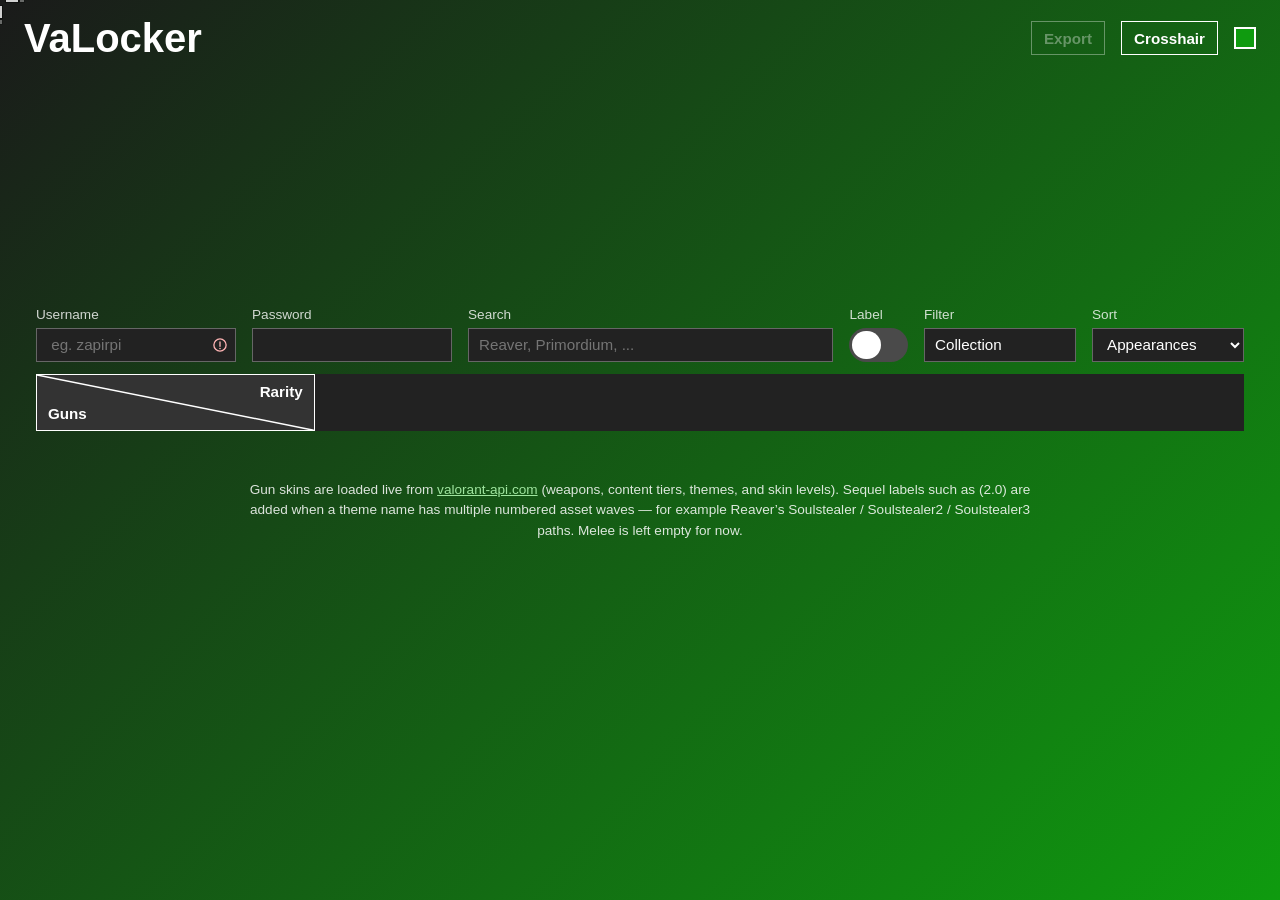
==== commit f2c8dd0e: "Add a Valorant-style crosshair cursor with per-user profiles. Co-authored-by: Cursor <cursoragent@cu" ====
--- a/public/index.html
+++ b/public/index.html
@@ -2201,6 +2201,220 @@
             font-size: var(--fs-body);
             font-weight: var(--fw-header);
         }
+
+        .crosshair-switch {
+            position: relative;
+        }
+
+        .crosshair-toggle {
+            margin: 0;
+            padding: 0 12px;
+            height: 2.2em;
+            border: 1px solid var(--page-fg);
+            background: transparent;
+            color: var(--page-fg);
+            font-size: var(--fs-body);
+            font-family: Arial, sans-serif;
+            font-weight: var(--fw-header);
+            cursor: pointer;
+        }
+
+        html.is-xh-panel,
+        html.is-xh-panel body {
+            overflow: hidden !important;
+        }
+
+        .crosshair-panel {
+            position: absolute;
+            top: calc(100% + 8px);
+            right: 0;
+            z-index: 90;
+            width: 22rem;
+            max-height: min(72vh, 36rem);
+            overflow: auto;
+            overscroll-behavior: contain;
+            padding: 12px;
+            box-sizing: border-box;
+            text-align: left;
+            background: var(--meta-bg);
+            color: var(--meta-fg);
+            border: 1px solid var(--meta-border);
+            scrollbar-width: none;
+        }
+
+        .crosshair-panel::-webkit-scrollbar {
+            display: none;
+        }
+
+        .crosshair-panel[hidden] {
+            display: none !important;
+        }
+
+        .crosshair-preview {
+            position: relative;
+            height: 7.5rem;
+            margin-bottom: 10px;
+            background: #0b0b0b;
+            border: 1px solid var(--meta-border);
+        }
+
+        .crosshair-preview .crosshair-hud {
+            position: absolute;
+            left: 50%;
+            top: 50%;
+        }
+
+        .crosshair-profile-row {
+            display: flex;
+            gap: 6px;
+            margin-bottom: 10px;
+        }
+
+        .crosshair-profile-row select {
+            flex: 1;
+            min-width: 0;
+            height: 2em;
+            border: 1px solid var(--meta-border);
+            background: var(--meta-bg);
+            color: var(--meta-fg);
+            font: inherit;
+        }
+
+        .crosshair-profile-row button {
+            width: 2em;
+            height: 2em;
+            padding: 0;
+            border: 1px solid var(--meta-border);
+            background: transparent;
+            color: var(--meta-fg);
+            font: inherit;
+            font-weight: var(--fw-header);
+            cursor: pointer;
+        }
+
+        .crosshair-modes {
+            display: flex;
+            gap: 8px;
+            margin-bottom: 10px;
+        }
+
+        .crosshair-modes button {
+            flex: 1;
+            height: 2em;
+            border: 1px solid var(--meta-border);
+            background: transparent;
+            color: var(--meta-fg);
+            font: inherit;
+            font-weight: var(--fw-header);
+            cursor: pointer;
+        }
+
+        .crosshair-modes button.is-on {
+            background: var(--meta-fg);
+            color: var(--meta-bg);
+        }
+
+        .crosshair-fields {
+            display: grid;
+            gap: 7px;
+        }
+
+        .crosshair-fields label,
+        .crosshair-check {
+            display: flex;
+            align-items: center;
+            justify-content: space-between;
+            gap: 8px;
+            font-size: var(--fs-caption);
+        }
+
+        .crosshair-fields label[hidden],
+        .crosshair-check[hidden] {
+            display: none !important;
+        }
+
+        .crosshair-fields input[type="range"] {
+            width: 8.5rem;
+        }
+
+        .crosshair-fields select,
+        .crosshair-fields input[type="text"],
+        .crosshair-code {
+            width: 8.5rem;
+            box-sizing: border-box;
+            border: 1px solid var(--meta-border);
+            background: var(--meta-bg);
+            color: var(--meta-fg);
+            font: inherit;
+        }
+
+        .crosshair-check input {
+            margin: 0;
+        }
+
+        .crosshair-legend {
+            margin: 8px 0 2px;
+            font-size: var(--fs-caption);
+            font-weight: var(--fw-header);
+        }
+
+        .crosshair-code-row {
+            display: flex;
+            gap: 6px;
+            margin-top: 10px;
+        }
+
+        .crosshair-code-row .crosshair-code {
+            flex: 1;
+            width: auto;
+            min-width: 0;
+            height: 2em;
+            padding: 0 6px;
+        }
+
+        .crosshair-code-row button {
+            height: 2em;
+            padding: 0 10px;
+            border: 1px solid var(--meta-border);
+            background: transparent;
+            color: var(--meta-fg);
+            font: inherit;
+            font-weight: var(--fw-header);
+            cursor: pointer;
+        }
+
+        .crosshair-hud {
+            position: fixed;
+            left: 0;
+            top: 0;
+            z-index: 400;
+            width: 0;
+            height: 0;
+            pointer-events: none;
+        }
+
+        .crosshair-hud[hidden] {
+            display: none !important;
+        }
+
+        .crosshair-piece {
+            position: absolute;
+            box-sizing: border-box;
+            background: var(--xh-color, #fff);
+            opacity: var(--xh-opacity, 1);
+            box-shadow: 0 0 0 var(--xh-outline, 0) rgba(0, 0, 0, var(--xh-outline-a, 0.5));
+        }
+
+        body.is-crosshair,
+        body.is-crosshair * {
+            cursor: none !important;
+        }
+
+        body.is-crosshair input:not([type="button"]):not([type="submit"]):not([type="checkbox"]):not([type="radio"]):not([type="range"]):not([type="color"]):not([type="file"]),
+        body.is-crosshair textarea,
+        body.is-crosshair [contenteditable="true"] {
+            cursor: text !important;
+        }
     </style>
 </head>
 <body>
@@ -2208,6 +2422,64 @@
         <h1>VaLocker</h1>
         <div class="header-tools">
         <button type="button" id="export-docx" class="export-docx is-off" aria-disabled="true">Export</button>
+        <div class="crosshair-switch">
+            <button type="button" id="crosshair-toggle" class="crosshair-toggle" aria-haspopup="dialog" aria-expanded="false">Crosshair</button>
+            <div id="crosshair-panel" class="crosshair-panel" hidden>
+                <div class="crosshair-preview"><div class="crosshair-hud" id="crosshair-preview"></div></div>
+                <div class="crosshair-profile-row">
+                    <select id="xh-profile" aria-label="Crosshair profile"></select>
+                    <button type="button" id="xh-profile-add" aria-label="Add profile">+</button>
+                </div>
+                <div class="crosshair-modes">
+                    <button type="button" data-xh-mode="default">Default</button>
+                    <button type="button" data-xh-mode="custom">Custom</button>
+                </div>
+                <div class="crosshair-fields">
+                    <label>Color
+                        <select id="xh-color">
+                            <option value="0">White</option>
+                            <option value="1">Green</option>
+                            <option value="2">Yellow Green</option>
+                            <option value="3">Green Yellow</option>
+                            <option value="4">Yellow</option>
+                            <option value="5">Cyan</option>
+                            <option value="6">Pink</option>
+                            <option value="7">Red</option>
+                            <option value="8">Custom</option>
+                        </select>
+                    </label>
+                    <label id="xh-hex-row" hidden>Custom
+                        <input id="xh-hex" type="text" maxlength="7" spellcheck="false" placeholder="#FFFFFF">
+                    </label>
+                    <label class="crosshair-check"><span>Outlines</span><input id="xh-outline" type="checkbox"></label>
+                    <label>Outline opacity <input id="xh-outline-a" type="range" min="0" max="1" step="0.05"></label>
+                    <label>Outline thickness <input id="xh-outline-t" type="range" min="1" max="6" step="1"></label>
+                    <label class="crosshair-check"><span>Center dot</span><input id="xh-dot" type="checkbox"></label>
+                    <label>Dot opacity <input id="xh-dot-a" type="range" min="0" max="1" step="0.05"></label>
+                    <label>Dot thickness <input id="xh-dot-t" type="range" min="1" max="6" step="1"></label>
+                    <div class="crosshair-legend">Inner lines</div>
+                    <label class="crosshair-check"><span>Show</span><input id="xh-in-on" type="checkbox"></label>
+                    <label>Opacity <input id="xh-in-a" type="range" min="0" max="1" step="0.05"></label>
+                    <label>Length <input id="xh-in-l" type="range" min="0" max="20" step="1"></label>
+                    <label class="crosshair-check"><span>Link vertical</span><input id="xh-in-g" type="checkbox"></label>
+                    <label id="xh-in-v-row" hidden>Vertical length <input id="xh-in-v" type="range" min="0" max="20" step="1"></label>
+                    <label>Thickness <input id="xh-in-t" type="range" min="0" max="10" step="1"></label>
+                    <label>Offset <input id="xh-in-o" type="range" min="0" max="20" step="1"></label>
+                    <div class="crosshair-legend">Outer lines</div>
+                    <label class="crosshair-check"><span>Show</span><input id="xh-out-on" type="checkbox"></label>
+                    <label>Opacity <input id="xh-out-a" type="range" min="0" max="1" step="0.05"></label>
+                    <label>Length <input id="xh-out-l" type="range" min="0" max="20" step="1"></label>
+                    <label class="crosshair-check"><span>Link vertical</span><input id="xh-out-g" type="checkbox"></label>
+                    <label id="xh-out-v-row" hidden>Vertical length <input id="xh-out-v" type="range" min="0" max="20" step="1"></label>
+                    <label>Thickness <input id="xh-out-t" type="range" min="0" max="10" step="1"></label>
+                    <label>Offset <input id="xh-out-o" type="range" min="0" max="40" step="1"></label>
+                </div>
+                <div class="crosshair-code-row">
+                    <input id="xh-code" class="crosshair-code" type="text" spellcheck="false" aria-label="Valorant crosshair code">
+                    <button type="button" id="xh-apply">Apply</button>
+                </div>
+            </div>
+        </div>
         <div class="theme-switch">
             <button type="button" class="theme-swatch theme-current theme-swatch-green" id="theme-current" aria-label="Color: Green" aria-haspopup="listbox" aria-expanded="false"></button>
             <div class="theme-menu" id="theme-menu" hidden role="listbox" aria-label="Color">
@@ -2227,7 +2499,7 @@
                         <div class="meta-field">
                             <label class="meta-label" for="app-username">Username</label>
                             <span class="meta-input-wrap" data-field="username">
-                                <input id="app-username" name="username" autocomplete="username" placeholder="zapirpi" spellcheck="false">
+                                <input id="app-username" name="username" autocomplete="username" placeholder=" eg. zapirpi" spellcheck="false">
                                 <span class="meta-title" id="username-title"></span>
                                 <button type="button" class="meta-warn" hidden aria-label="Show warning">
                                     <svg viewBox="0 0 16 16" aria-hidden="true">
@@ -2437,6 +2709,7 @@
             </tbody>
         </table>
     </div>
+    <div id="crosshair-hud" class="crosshair-hud" hidden></div>
     <script src="./app.js"></script>
     <script>
       window.va = window.va || function () { (window.vaq = window.vaq || []).push(arguments); };
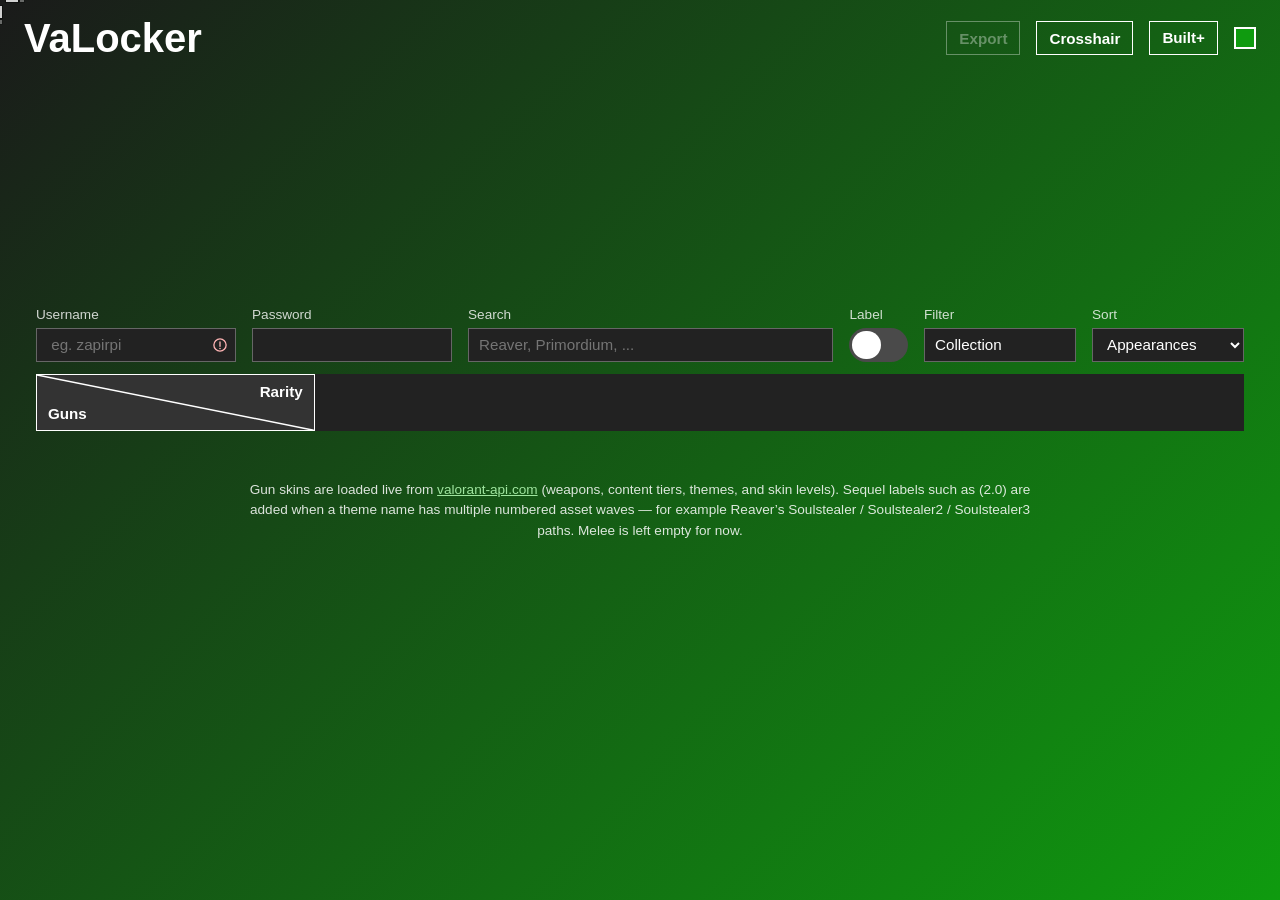
==== commit b6bfe198: "Add Built+ collection page with shared theme chrome. Co-authored-by: Cursor <cursoragent@cursor.com>" ====
--- a/public/index.html
+++ b/public/index.html
@@ -12,205 +12,8 @@
         }
       } catch (e) {}
     </script>
+    <link rel="stylesheet" href="./chrome.css">
     <style>
-        * {
-            box-sizing: border-box;
-        }
-
-        html {
-            overflow-x: clip;
-            overflow-y: auto;
-            scrollbar-width: none;
-            -ms-overflow-style: none;
-        }
-
-        html::-webkit-scrollbar,
-        body::-webkit-scrollbar {
-            display: none;
-            width: 0;
-            height: 0;
-        }
-
-        :root {
-            --fs-title: 2.5rem;
-            --fs-header: 0.95rem;
-            --fs-header-2: 0.8rem;
-            --fs-body: 0.95rem;
-            --fs-caption: 0.85rem;
-            --fw-header: 700;
-            --fw-regular: 400;
-            --lh-header: 1.25;
-            --page-bg: linear-gradient(135deg, #1a1a1a, #0f9b0f);
-            --page-fg: #fff;
-            --link: #b8ffb8;
-            --table-bg: #222;
-            --table-header: #333;
-            --table-stripe: #333;
-            --table-hover: #444;
-            --table-category: #222;
-            --table-border: #fff;
-            --table-fg: #fff;
-            --skin-color: #0f9b0f;
-            --skin-color-down: #0d7a0d;
-            --skin-x: #0d7a0d;
-            --skin-on-fg: #fff;
-            --meta-gap: 1em;
-            --meta-control-h: 2.09rem;
-            --locker-gutter: 36px;
-            --locker-meta-h: 4.5rem;
-            --gun-icon: brightness(0) invert(1);
-            --meta-bg: #222;
-            --meta-fg: #fff;
-            --meta-border: #666;
-        }
-
-        html[data-theme="dark"] {
-            --page-bg: #121212;
-            --page-fg: #fff;
-            --link: #c8c8c8;
-            --skin-color: #fff;
-            --skin-color-down: #d0d0d0;
-            --skin-x: #8a8a8a;
-            --skin-on-fg: #111;
-        }
-
-        html[data-theme="light"] {
-            --page-bg: #f2f2f2;
-            --page-fg: #111;
-            --link: #0b6b0b;
-            --table-bg: #e8e8e8;
-            --table-header: #d6d6d6;
-            --table-stripe: #dedede;
-            --table-hover: #d0d0d0;
-            --table-category: #d2d2d2;
-            --table-border: #111;
-            --table-fg: #111;
-            --skin-color: #111;
-            --skin-color-down: #333;
-            --skin-x: #9a9a9a;
-            --gun-icon: brightness(0);
-            --meta-bg: #fff;
-            --meta-fg: #111;
-            --meta-border: #111;
-        }
-
-        body {
-            margin: 0;
-            font-family: Arial, sans-serif;
-            background: var(--page-bg);
-            background-attachment: fixed;
-            color: var(--page-fg);
-            display: flex;
-            flex-direction: column;
-            align-items: center;
-            min-height: 100vh;
-            line-height: 1.6;
-            overflow-x: clip;
-            scrollbar-width: none;
-            -ms-overflow-style: none;
-        }
-
-        .site-header {
-            display: flex;
-            align-items: center;
-            justify-content: space-between;
-            width: 100%;
-            padding: 16px 24px;
-            box-sizing: border-box;
-        }
-
-        .site-header h1 {
-            margin: 0;
-            font-size: var(--fs-title);
-            font-weight: var(--fw-header);
-            line-height: 1.1;
-        }
-
-        .header-tools {
-            display: flex;
-            align-items: center;
-            gap: 16px;
-        }
-
-        .export-docx {
-            margin: 0;
-            padding: 0 12px;
-            height: 2.2em;
-            border: 1px solid var(--page-fg);
-            background: transparent;
-            color: var(--page-fg);
-            font-size: var(--fs-body);
-            font-family: Arial, sans-serif;
-            font-weight: var(--fw-header);
-            cursor: pointer;
-        }
-
-        .export-docx.is-off {
-            opacity: 0.35;
-            cursor: not-allowed;
-        }
-
-        .theme-switch {
-            position: relative;
-            display: flex;
-            flex-direction: column;
-            align-items: center;
-        }
-
-        .theme-swatch {
-            appearance: none;
-            width: 22px;
-            height: 22px;
-            padding: 0;
-            border: 2px solid rgb(128 128 128 / 0.7);
-            cursor: pointer;
-        }
-
-        .theme-current {
-            border-color: var(--page-fg);
-        }
-
-        .theme-menu {
-            position: absolute;
-            top: calc(100% + 8px);
-            left: 50%;
-            z-index: 70;
-            display: flex;
-            flex-direction: column;
-            align-items: center;
-            gap: 8px;
-            transform: translateX(-50%);
-        }
-
-        .theme-menu[hidden] {
-            display: none !important;
-        }
-
-        .theme-menu .theme-swatch.is-on {
-            display: none;
-        }
-
-        .theme-swatch-green {
-            background: #0f9b0f;
-        }
-
-        .theme-swatch-dark {
-            background: #1a1a1a;
-        }
-
-        .theme-swatch-light {
-            background: #fff;
-        }
-
-        .container {
-            width: calc(100% - 48px);
-            max-width: none;
-            text-align: center;
-            margin-top: max(32px, calc(33.333vh - 4.8rem));
-            margin-bottom: 50px;
-            padding: 8px 12px 20px;
-        }
-
         .table-wrap[hidden],
         .meta-field[hidden],
         .meta-warn[hidden],
@@ -2204,19 +2007,6 @@
 
         .crosshair-switch {
             position: relative;
-        }
-
-        .crosshair-toggle {
-            margin: 0;
-            padding: 0 12px;
-            height: 2.2em;
-            border: 1px solid var(--page-fg);
-            background: transparent;
-            color: var(--page-fg);
-            font-size: var(--fs-body);
-            font-family: Arial, sans-serif;
-            font-weight: var(--fw-header);
-            cursor: pointer;
         }
 
         html.is-xh-panel,
@@ -2480,6 +2270,7 @@
                 </div>
             </div>
         </div>
+        <a class="header-link" href="./built.html">Built+</a>
         <div class="theme-switch">
             <button type="button" class="theme-swatch theme-current theme-swatch-green" id="theme-current" aria-label="Color: Green" aria-haspopup="listbox" aria-expanded="false"></button>
             <div class="theme-menu" id="theme-menu" hidden role="listbox" aria-label="Color">
@@ -2710,6 +2501,7 @@
         </table>
     </div>
     <div id="crosshair-hud" class="crosshair-hud" hidden></div>
+    <script src="./theme.js"></script>
     <script src="./app.js"></script>
     <script>
       window.va = window.va || function () { (window.vaq = window.vaq || []).push(arguments); };
--- a/public/chrome.css
+++ b/public/chrome.css
@@ -0,0 +1,214 @@
+* {
+    box-sizing: border-box;
+}
+
+html {
+    overflow-x: clip;
+    overflow-y: auto;
+    scrollbar-width: none;
+    -ms-overflow-style: none;
+}
+
+html::-webkit-scrollbar,
+body::-webkit-scrollbar {
+    display: none;
+    width: 0;
+    height: 0;
+}
+
+:root {
+    --fs-title: 2.5rem;
+    --fs-header: 0.95rem;
+    --fs-header-2: 0.8rem;
+    --fs-body: 0.95rem;
+    --fs-caption: 0.85rem;
+    --fw-header: 700;
+    --fw-regular: 400;
+    --lh-header: 1.25;
+    --page-bg: linear-gradient(135deg, #1a1a1a, #0f9b0f);
+    --page-fg: #fff;
+    --link: #b8ffb8;
+    --table-bg: #222;
+    --table-header: #333;
+    --table-stripe: #333;
+    --table-hover: #444;
+    --table-category: #222;
+    --table-border: #fff;
+    --table-fg: #fff;
+    --skin-color: #0f9b0f;
+    --skin-color-down: #0d7a0d;
+    --skin-x: #0d7a0d;
+    --skin-on-fg: #fff;
+    --meta-gap: 1em;
+    --meta-control-h: 2.09rem;
+    --locker-gutter: 36px;
+    --locker-meta-h: 4.5rem;
+    --gun-icon: brightness(0) invert(1);
+    --meta-bg: #222;
+    --meta-fg: #fff;
+    --meta-border: #666;
+}
+
+html[data-theme="dark"] {
+    --page-bg: #121212;
+    --page-fg: #fff;
+    --link: #c8c8c8;
+    --skin-color: #fff;
+    --skin-color-down: #d0d0d0;
+    --skin-x: #8a8a8a;
+    --skin-on-fg: #111;
+}
+
+html[data-theme="light"] {
+    --page-bg: #f2f2f2;
+    --page-fg: #111;
+    --link: #0b6b0b;
+    --table-bg: #e8e8e8;
+    --table-header: #d6d6d6;
+    --table-stripe: #dedede;
+    --table-hover: #d0d0d0;
+    --table-category: #d2d2d2;
+    --table-border: #111;
+    --table-fg: #111;
+    --skin-color: #111;
+    --skin-color-down: #333;
+    --skin-x: #9a9a9a;
+    --gun-icon: brightness(0);
+    --meta-bg: #fff;
+    --meta-fg: #111;
+    --meta-border: #111;
+}
+
+body {
+    margin: 0;
+    font-family: Arial, sans-serif;
+    background: var(--page-bg);
+    background-attachment: fixed;
+    color: var(--page-fg);
+    display: flex;
+    flex-direction: column;
+    align-items: center;
+    min-height: 100vh;
+    line-height: 1.6;
+    overflow-x: clip;
+    scrollbar-width: none;
+    -ms-overflow-style: none;
+}
+
+.site-header {
+    display: flex;
+    align-items: center;
+    justify-content: space-between;
+    width: 100%;
+    padding: 16px 24px;
+    box-sizing: border-box;
+}
+
+.site-header h1 {
+    margin: 0;
+    font-size: var(--fs-title);
+    font-weight: var(--fw-header);
+    line-height: 1.1;
+}
+
+.site-header h1 a {
+    color: inherit;
+    text-decoration: none;
+}
+
+.header-tools {
+    display: flex;
+    align-items: center;
+    gap: 16px;
+}
+
+.export-docx,
+.crosshair-toggle,
+.header-link {
+    margin: 0;
+    padding: 0 12px;
+    height: 2.2em;
+    border: 1px solid var(--page-fg);
+    background: transparent;
+    color: var(--page-fg);
+    font-size: var(--fs-body);
+    font-family: Arial, sans-serif;
+    font-weight: var(--fw-header);
+    cursor: pointer;
+}
+
+.export-docx.is-off {
+    opacity: 0.35;
+    cursor: not-allowed;
+}
+
+.header-link {
+    display: inline-flex;
+    align-items: center;
+    text-decoration: none;
+}
+
+.header-link[aria-current="page"] {
+    cursor: default;
+}
+
+.theme-switch {
+    position: relative;
+    display: flex;
+    flex-direction: column;
+    align-items: center;
+}
+
+.theme-swatch {
+    appearance: none;
+    width: 22px;
+    height: 22px;
+    padding: 0;
+    border: 2px solid rgb(128 128 128 / 0.7);
+    cursor: pointer;
+}
+
+.theme-current {
+    border-color: var(--page-fg);
+}
+
+.theme-menu {
+    position: absolute;
+    top: calc(100% + 8px);
+    left: 50%;
+    z-index: 70;
+    display: flex;
+    flex-direction: column;
+    align-items: center;
+    gap: 8px;
+    transform: translateX(-50%);
+}
+
+.theme-menu[hidden] {
+    display: none !important;
+}
+
+.theme-menu .theme-swatch.is-on {
+    display: none;
+}
+
+.theme-swatch-green {
+    background: #0f9b0f;
+}
+
+.theme-swatch-dark {
+    background: #1a1a1a;
+}
+
+.theme-swatch-light {
+    background: #fff;
+}
+
+.container {
+    width: calc(100% - 48px);
+    max-width: none;
+    text-align: center;
+    margin-top: max(32px, calc(33.333vh - 4.8rem));
+    margin-bottom: 50px;
+    padding: 8px 12px 20px;
+}
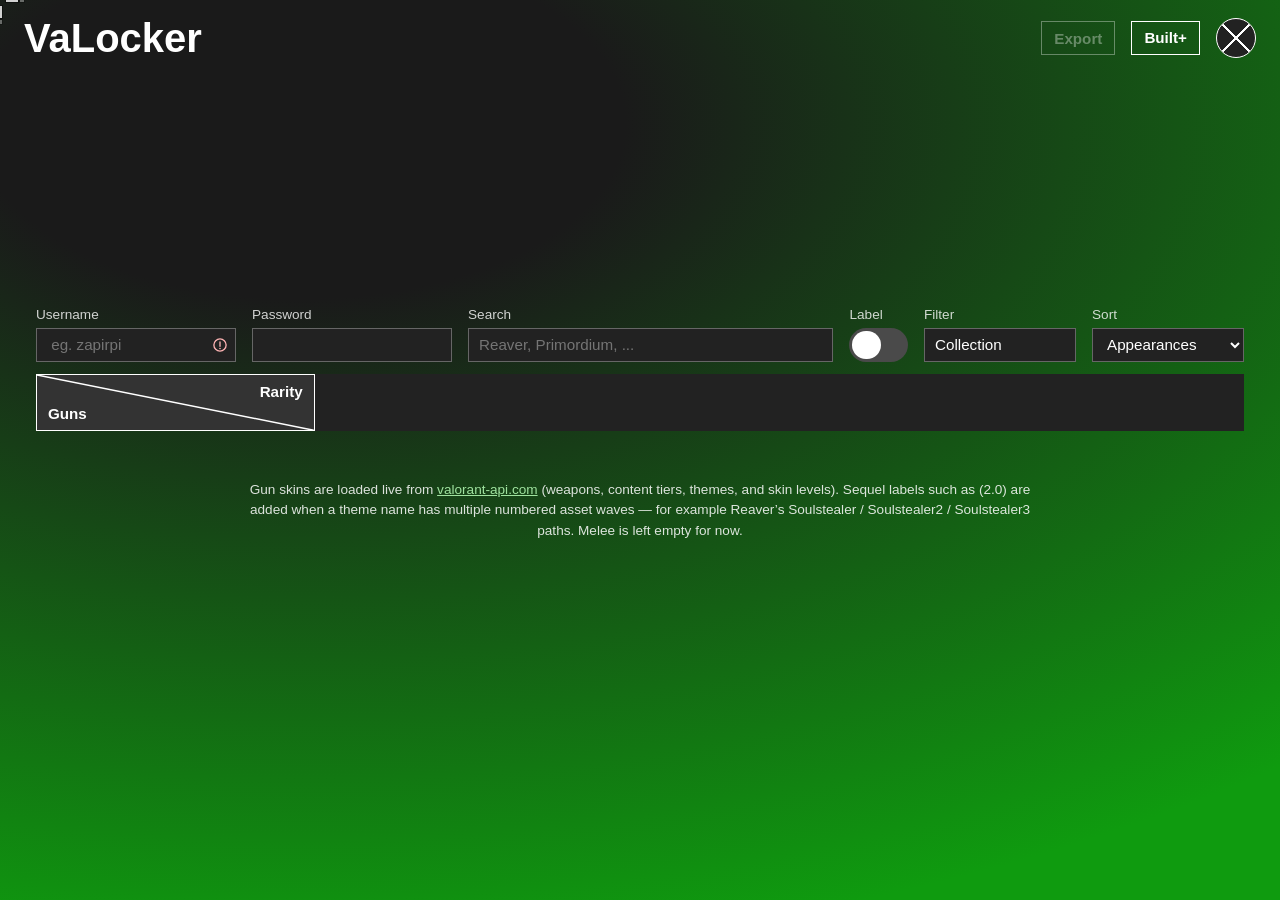
==== commit 43657bed: "Bind account profile pictures, guard empty locker overwrites, and add locker-quiz password recovery." ====
--- a/public/index.html
+++ b/public/index.html
@@ -12,7 +12,7 @@
         }
       } catch (e) {}
     </script>
-    <link rel="stylesheet" href="./chrome.css">
+    <link rel="stylesheet" href="./chrome.css?v=pfp3">
     <style>
         .table-wrap[hidden],
         .meta-field[hidden],
@@ -221,6 +221,33 @@
             gap: var(--meta-gap);
         }
 
+        .meta-label-row {
+            display: flex;
+            align-items: baseline;
+            gap: 0.55em;
+            min-height: calc(var(--fs-caption) * var(--lh-header));
+        }
+
+        .meta-forgot {
+            margin: 0;
+            padding: 0;
+            border: none;
+            background: none;
+            color: #7eb8ff;
+            font-size: var(--fs-caption);
+            font-family: Arial, sans-serif;
+            font-weight: var(--fw-regular);
+            font-style: normal;
+            line-height: var(--lh-header);
+            cursor: pointer;
+            white-space: nowrap;
+        }
+
+        .meta-forgot[hidden],
+        .is-authed .meta-forgot {
+            display: none !important;
+        }
+
         .meta-save {
             display: flex;
             align-items: center;
@@ -305,6 +332,13 @@
             opacity: 1;
             transform: none;
             pointer-events: auto;
+        }
+
+        .is-authed [data-field="password"] > .meta-save:disabled {
+            background: #6e6e6e;
+            border-color: #6e6e6e;
+            color: #d4d4d4;
+            cursor: not-allowed;
         }
 
         .is-authed .meta-logout {
@@ -915,13 +949,32 @@
         }
 
         .showcase-head {
-            display: block;
+            display: flex;
+            align-items: flex-start;
+            justify-content: space-between;
+            gap: 12px;
+            min-height: 3.4em;
+        }
+
+        .showcase-head-name,
+        .showcase-head-price {
+            position: relative;
+            z-index: 2;
+            display: flex;
+            flex-direction: column;
+        }
+
+        .showcase-head-price {
+            align-items: flex-end;
+            text-align: right;
+            white-space: nowrap;
         }
 
         .showcase-kicker {
             margin: 0 0 4px;
             font-size: var(--fs-caption);
             font-weight: var(--fw-regular);
+            line-height: var(--lh-header);
             opacity: 0.75;
         }
 
@@ -935,8 +988,8 @@
         .showcase-head-variant {
             position: absolute;
             left: 50%;
-            bottom: 10px;
-            transform: translateX(-50%);
+            top: 50%;
+            transform: translate(-50%, -50%);
             display: flex;
             align-items: center;
             justify-content: center;
@@ -1484,6 +1537,60 @@
             opacity: 1;
             transform: none;
             filter: blur(0);
+        }
+
+        body.is-recovering .skin-select:not(.is-recover) {
+            pointer-events: none;
+            cursor: default;
+        }
+
+        body.is-recovering .skin-select:not(.is-recover):not(.is-disabled) .skin-trigger {
+            opacity: 0;
+            transform: translateY(-12px) scale(0.88);
+            filter: blur(4px);
+        }
+
+        body.is-recovering .skin-select:not(.is-recover):not(.is-disabled) .skin-arrow {
+            opacity: 0;
+        }
+
+        body.is-recovering .skin-select:not(.is-recover):not(.is-disabled) .skin-mode-x {
+            opacity: 1;
+            transform: none;
+            filter: blur(0);
+        }
+
+        body.is-recovering .skin-select.is-disabled .skin-mode-x {
+            opacity: 1;
+            transform: none;
+            filter: blur(0);
+        }
+
+        body.is-recovering .skin-select.is-disabled .skin-trigger {
+            opacity: 0;
+        }
+
+        .skin-select.is-recover,
+        .skin-select.is-recover:hover,
+        .skin-select.is-recover:focus-within,
+        .skin-select.is-recover.is-open,
+        .skin-select.is-recover.is-selected {
+            background: #e33636;
+            color: #fff;
+        }
+
+        .skin-select.is-recover::before,
+        .skin-select.is-recover:hover::before,
+        .skin-select.is-recover:focus-within::before,
+        .skin-select.is-recover.is-open::before,
+        .skin-select.is-recover.is-selected::before {
+            display: none;
+        }
+
+        body.is-recovering .table-meta-search,
+        body.is-recovering .table-meta-tools {
+            opacity: 0.35;
+            pointer-events: none;
         }
 
         body.is-labelling .skin-select,
@@ -2004,207 +2111,6 @@
             font-size: var(--fs-body);
             font-weight: var(--fw-header);
         }
-
-        .crosshair-switch {
-            position: relative;
-        }
-
-        html.is-xh-panel,
-        html.is-xh-panel body {
-            overflow: hidden !important;
-        }
-
-        .crosshair-panel {
-            position: absolute;
-            top: calc(100% + 8px);
-            right: 0;
-            z-index: 90;
-            width: 22rem;
-            max-height: min(72vh, 36rem);
-            overflow: auto;
-            overscroll-behavior: contain;
-            padding: 12px;
-            box-sizing: border-box;
-            text-align: left;
-            background: var(--meta-bg);
-            color: var(--meta-fg);
-            border: 1px solid var(--meta-border);
-            scrollbar-width: none;
-        }
-
-        .crosshair-panel::-webkit-scrollbar {
-            display: none;
-        }
-
-        .crosshair-panel[hidden] {
-            display: none !important;
-        }
-
-        .crosshair-preview {
-            position: relative;
-            height: 7.5rem;
-            margin-bottom: 10px;
-            background: #0b0b0b;
-            border: 1px solid var(--meta-border);
-        }
-
-        .crosshair-preview .crosshair-hud {
-            position: absolute;
-            left: 50%;
-            top: 50%;
-        }
-
-        .crosshair-profile-row {
-            display: flex;
-            gap: 6px;
-            margin-bottom: 10px;
-        }
-
-        .crosshair-profile-row select {
-            flex: 1;
-            min-width: 0;
-            height: 2em;
-            border: 1px solid var(--meta-border);
-            background: var(--meta-bg);
-            color: var(--meta-fg);
-            font: inherit;
-        }
-
-        .crosshair-profile-row button {
-            width: 2em;
-            height: 2em;
-            padding: 0;
-            border: 1px solid var(--meta-border);
-            background: transparent;
-            color: var(--meta-fg);
-            font: inherit;
-            font-weight: var(--fw-header);
-            cursor: pointer;
-        }
-
-        .crosshair-modes {
-            display: flex;
-            gap: 8px;
-            margin-bottom: 10px;
-        }
-
-        .crosshair-modes button {
-            flex: 1;
-            height: 2em;
-            border: 1px solid var(--meta-border);
-            background: transparent;
-            color: var(--meta-fg);
-            font: inherit;
-            font-weight: var(--fw-header);
-            cursor: pointer;
-        }
-
-        .crosshair-modes button.is-on {
-            background: var(--meta-fg);
-            color: var(--meta-bg);
-        }
-
-        .crosshair-fields {
-            display: grid;
-            gap: 7px;
-        }
-
-        .crosshair-fields label,
-        .crosshair-check {
-            display: flex;
-            align-items: center;
-            justify-content: space-between;
-            gap: 8px;
-            font-size: var(--fs-caption);
-        }
-
-        .crosshair-fields label[hidden],
-        .crosshair-check[hidden] {
-            display: none !important;
-        }
-
-        .crosshair-fields input[type="range"] {
-            width: 8.5rem;
-        }
-
-        .crosshair-fields select,
-        .crosshair-fields input[type="text"],
-        .crosshair-code {
-            width: 8.5rem;
-            box-sizing: border-box;
-            border: 1px solid var(--meta-border);
-            background: var(--meta-bg);
-            color: var(--meta-fg);
-            font: inherit;
-        }
-
-        .crosshair-check input {
-            margin: 0;
-        }
-
-        .crosshair-legend {
-            margin: 8px 0 2px;
-            font-size: var(--fs-caption);
-            font-weight: var(--fw-header);
-        }
-
-        .crosshair-code-row {
-            display: flex;
-            gap: 6px;
-            margin-top: 10px;
-        }
-
-        .crosshair-code-row .crosshair-code {
-            flex: 1;
-            width: auto;
-            min-width: 0;
-            height: 2em;
-            padding: 0 6px;
-        }
-
-        .crosshair-code-row button {
-            height: 2em;
-            padding: 0 10px;
-            border: 1px solid var(--meta-border);
-            background: transparent;
-            color: var(--meta-fg);
-            font: inherit;
-            font-weight: var(--fw-header);
-            cursor: pointer;
-        }
-
-        .crosshair-hud {
-            position: fixed;
-            left: 0;
-            top: 0;
-            z-index: 400;
-            width: 0;
-            height: 0;
-            pointer-events: none;
-        }
-
-        .crosshair-hud[hidden] {
-            display: none !important;
-        }
-
-        .crosshair-piece {
-            position: absolute;
-            box-sizing: border-box;
-            background: var(--xh-color, #fff);
-            opacity: var(--xh-opacity, 1);
-            box-shadow: 0 0 0 var(--xh-outline, 0) rgba(0, 0, 0, var(--xh-outline-a, 0.5));
-        }
-
-        body.is-crosshair,
-        body.is-crosshair * {
-            cursor: none !important;
-        }
-
-        body.is-crosshair input:not([type="button"]):not([type="submit"]):not([type="checkbox"]):not([type="radio"]):not([type="range"]):not([type="color"]):not([type="file"]),
-        body.is-crosshair textarea,
-        body.is-crosshair [contenteditable="true"] {
-            cursor: text !important;
-        }
     </style>
 </head>
 <body>
@@ -2212,8 +2118,63 @@
         <h1>VaLocker</h1>
         <div class="header-tools">
         <button type="button" id="export-docx" class="export-docx is-off" aria-disabled="true">Export</button>
+        <a class="header-link is-built-nav" href="./built.html" aria-label="Open Built+">
+            <span class="header-link-swap">
+                <span class="header-link-label">Built+</span>
+                <span class="header-link-arrow" aria-hidden="true"></span>
+            </span>
+        </a>
+        <div class="header-profile" id="header-profile">
+            <button type="button" class="profile-pfp" id="profile-pfp" aria-label="Profile menu" aria-haspopup="true" aria-expanded="false">
+                <img class="profile-pfp-img" id="profile-pfp-img" alt="" draggable="false">
+                <span class="profile-pfp-empty" aria-hidden="true"></span>
+                <span class="profile-pfp-arrow" aria-hidden="true"></span>
+            </button>
+            <script>
+            (function () {
+              try {
+                var btn = document.getElementById("profile-pfp");
+                var img = document.getElementById("profile-pfp-img");
+                if (!btn) return;
+                var user = (localStorage.getItem("valocker-username") || "").trim().toLowerCase();
+                if (!user) {
+                  btn.classList.add("is-empty");
+                  return;
+                }
+                var raw = localStorage.getItem("valocker-agent:" + user);
+                if (!raw) {
+                  btn.classList.add("is-empty");
+                  return;
+                }
+                var rec = raw.charAt(0) === "{" ? JSON.parse(raw) : { uuid: raw, src: "" };
+                if (rec && rec.src && img) {
+                  btn.classList.add("has-pfp");
+                  img.src = rec.src;
+                  img.hidden = false;
+                } else if (rec && rec.uuid) {
+                  btn.classList.add("has-pfp");
+                } else {
+                  btn.classList.add("is-empty");
+                }
+              } catch (e) {}
+            })();
+            </script>
+            <div class="profile-menu" id="profile-menu" hidden>
+                <button type="button" class="profile-menu-btn" id="profile-open">Profile</button>
+                <div class="profile-theme">
+                    <button type="button" class="profile-menu-btn" id="theme-open" aria-haspopup="listbox" aria-expanded="false">Theme</button>
+                    <div class="theme-menu" id="theme-menu" hidden role="listbox" aria-label="Color">
+                        <button type="button" class="theme-swatch theme-swatch-green is-on" data-theme="green" aria-label="Green"></button>
+                        <button type="button" class="theme-swatch theme-swatch-dark" data-theme="dark" aria-label="Dark"></button>
+                        <button type="button" class="theme-swatch theme-swatch-light" data-theme="light" aria-label="Light"></button>
+                    </div>
+                </div>
+                <button type="button" class="profile-menu-btn" id="crosshair-toggle" aria-haspopup="dialog" aria-expanded="false">Crosshair</button>
+            </div>
+            <div class="profile-picker" id="profile-picker" hidden>
+                <div class="profile-picker-grid" id="profile-picker-grid"></div>
+            </div>
         <div class="crosshair-switch">
-            <button type="button" id="crosshair-toggle" class="crosshair-toggle" aria-haspopup="dialog" aria-expanded="false">Crosshair</button>
             <div id="crosshair-panel" class="crosshair-panel" hidden>
                 <div class="crosshair-preview"><div class="crosshair-hud" id="crosshair-preview"></div></div>
                 <div class="crosshair-profile-row">
@@ -2270,14 +2231,6 @@
                 </div>
             </div>
         </div>
-        <a class="header-link" href="./built.html">Built+</a>
-        <div class="theme-switch">
-            <button type="button" class="theme-swatch theme-current theme-swatch-green" id="theme-current" aria-label="Color: Green" aria-haspopup="listbox" aria-expanded="false"></button>
-            <div class="theme-menu" id="theme-menu" hidden role="listbox" aria-label="Color">
-                <button type="button" class="theme-swatch theme-swatch-green is-on" data-theme="green" aria-label="Green"></button>
-                <button type="button" class="theme-swatch theme-swatch-dark" data-theme="dark" aria-label="Dark"></button>
-                <button type="button" class="theme-swatch theme-swatch-light" data-theme="light" aria-label="Light"></button>
-            </div>
         </div>
         </div>
     </header>
@@ -2303,7 +2256,10 @@
                             </span>
                         </div>
                         <div class="meta-field" id="meta-secret">
-                            <label class="meta-label" id="meta-secret-label" for="meta-password">Password</label>
+                            <span class="meta-label-row">
+                                <label class="meta-label" id="meta-secret-label" for="meta-password">Password</label>
+                                <button type="button" class="meta-forgot" id="forgot-password" hidden>forgot?</button>
+                            </span>
                             <span class="meta-auth-actions">
                                 <span class="meta-input-wrap" data-field="password">
                                     <input id="meta-password" name="password" type="password" autocomplete="current-password" minlength="6">
@@ -2446,6 +2402,10 @@
                             <div class="showcase-head-variant">
                                 <span class="showcase-variant-pill" id="showcase-variant">Default</span>
                             </div>
+                            <div class="showcase-head-price">
+                                <p class="showcase-kicker" id="showcase-price-fiat"></p>
+                                <p class="showcase-title" id="showcase-price-vp"></p>
+                            </div>
                         </div>
                     </th>
                     <th class="showcase-close-cell">
@@ -2502,7 +2462,9 @@
     </div>
     <div id="crosshair-hud" class="crosshair-hud" hidden></div>
     <script src="./theme.js"></script>
-    <script src="./app.js"></script>
+    <script src="./profile.js?v=pfp4"></script>
+    <script src="./crosshair.js"></script>
+    <script src="./app.js?v=forgot2"></script>
     <script>
       window.va = window.va || function () { (window.vaq = window.vaq || []).push(arguments); };
     </script>
--- a/public/chrome.css
+++ b/public/chrome.css
@@ -7,6 +7,13 @@
     overflow-y: auto;
     scrollbar-width: none;
     -ms-overflow-style: none;
+}
+
+html.is-profile-open,
+html.is-profile-open body,
+html.is-xh-panel,
+html.is-xh-panel body {
+    overflow: hidden !important;
 }
 
 html::-webkit-scrollbar,
@@ -25,7 +32,9 @@
     --fw-header: 700;
     --fw-regular: 400;
     --lh-header: 1.25;
-    --page-bg: linear-gradient(135deg, #1a1a1a, #0f9b0f);
+    --spot-x: 22%;
+    --spot-y: 12%;
+    --page-bg: radial-gradient(ellipse 158% 122% at var(--spot-x) var(--spot-y), #1a1a1a 0%, #1a1a1a 16%, #0f9b0f 76%);
     --page-fg: #fff;
     --link: #b8ffb8;
     --table-bg: #222;
@@ -96,6 +105,8 @@
 }
 
 .site-header {
+    position: relative;
+    z-index: 60;
     display: flex;
     align-items: center;
     justify-content: space-between;
@@ -145,6 +156,8 @@
 .header-link {
     display: inline-flex;
     align-items: center;
+    justify-content: center;
+    box-sizing: border-box;
     text-decoration: none;
 }
 
@@ -152,11 +165,455 @@
     cursor: default;
 }
 
-.theme-switch {
+.header-link.is-built-nav {
+    --built-arrow: 0deg;
     position: relative;
+    overflow: hidden;
+    cursor: pointer;
+}
+
+html.is-built .header-link.is-built-nav {
+    --built-arrow: 180deg;
+}
+
+.header-link-swap {
+    display: grid;
+    place-items: center;
+}
+
+.header-link-label,
+.header-link-arrow {
+    grid-area: 1 / 1;
+}
+
+.header-link-label {
+    white-space: nowrap;
+    transition: opacity 0.35s ease, transform 0.35s ease, filter 0.35s ease;
+}
+
+.header-link-arrow {
+    width: 10px;
+    height: 7px;
+    background: currentColor;
+    clip-path: polygon(0 0, 100% 0, 50% 100%);
+    opacity: 0;
+    transform: translateY(8px) rotate(var(--built-arrow)) scale(0.88);
+    filter: blur(4px);
+    pointer-events: none;
+    transition: opacity 0.35s ease, transform 0.35s ease, filter 0.35s ease;
+}
+
+.header-link.is-built-nav:hover,
+.header-link.is-built-nav:focus-visible {
+    background: var(--skin-color);
+    border-color: var(--skin-color);
+    color: var(--skin-on-fg);
+}
+
+html[data-theme="light"] .header-link.is-built-nav:hover,
+html[data-theme="light"] .header-link.is-built-nav:focus-visible {
+    color: var(--table-bg);
+}
+
+.header-link.is-built-nav:hover .header-link-label,
+.header-link.is-built-nav:focus-visible .header-link-label {
+    opacity: 0;
+    transform: translateY(-8px) scale(0.88);
+    filter: blur(4px);
+}
+
+.header-link.is-built-nav:hover .header-link-arrow,
+.header-link.is-built-nav:focus-visible .header-link-arrow {
+    opacity: 1;
+    transform: translateY(0) rotate(var(--built-arrow)) scale(1);
+    filter: blur(0);
+}
+
+.header-profile {
+    position: relative;
+    z-index: 90;
+    display: flex;
+    align-items: center;
+}
+
+.profile-pfp {
+    position: relative;
+    display: grid;
+    place-items: center;
+    width: 3em;
+    height: 3em;
+    margin: 0;
+    padding: 0;
+    overflow: hidden;
+    border: 1px solid var(--page-fg);
+    border-radius: 50%;
+    background: var(--table-bg);
+    color: var(--page-fg);
+    cursor: pointer;
+}
+
+.profile-pfp-img,
+.profile-pfp-arrow,
+.profile-pfp-empty {
+    grid-area: 1 / 1;
+}
+
+.profile-pfp-img {
+    width: 100%;
+    height: 100%;
+    object-fit: cover;
+    object-position: center 28%;
+    pointer-events: none;
+    transition: opacity 0.35s ease, transform 0.35s ease, filter 0.35s ease;
+}
+
+.profile-pfp-empty {
+    display: none;
+    width: 100%;
+    height: 100%;
+    pointer-events: none;
+    background-image:
+        linear-gradient(to top right, transparent calc(50% - 1px), currentColor calc(50% - 1px), currentColor calc(50% + 1px), transparent calc(50% + 1px)),
+        linear-gradient(to bottom right, transparent calc(50% - 1px), currentColor calc(50% - 1px), currentColor calc(50% + 1px), transparent calc(50% + 1px));
+    transition: opacity 0.35s ease, transform 0.35s ease, filter 0.35s ease;
+}
+
+.profile-pfp.is-empty .profile-pfp-empty {
+    display: block;
+}
+
+.profile-pfp.has-pfp .profile-pfp-empty,
+.profile-pfp:not(.has-pfp) .profile-pfp-img {
+    display: none;
+}
+
+.profile-pfp-arrow {
+    width: 12px;
+    height: 8px;
+    background: currentColor;
+    clip-path: polygon(0 0, 100% 0, 50% 100%);
+    opacity: 0;
+    transform: translateY(8px) scale(0.88);
+    filter: blur(4px);
+    pointer-events: none;
+    transition: opacity 0.35s ease, transform 0.35s ease, filter 0.35s ease;
+}
+
+.profile-pfp:hover .profile-pfp-img,
+.header-profile.is-open .profile-pfp-img,
+.profile-pfp:hover .profile-pfp-empty,
+.header-profile.is-open .profile-pfp-empty {
+    opacity: 0;
+    transform: translateY(-8px) scale(0.88);
+    filter: blur(4px);
+}
+
+.profile-pfp:hover .profile-pfp-arrow,
+.header-profile.is-open .profile-pfp-arrow {
+    opacity: 1;
+    transform: translateY(0) scale(1);
+    filter: blur(0);
+}
+
+.header-profile.is-open .profile-pfp-arrow {
+    transform: translateY(0) rotate(180deg) scale(1);
+}
+
+.profile-menu {
+    position: absolute;
+    top: calc(100% + 8px);
+    right: 0;
+    z-index: 80;
     display: flex;
     flex-direction: column;
+    align-items: stretch;
+    gap: 8px;
+}
+
+.profile-menu[hidden],
+.profile-picker[hidden] {
+    display: none !important;
+}
+
+.profile-menu-btn:disabled {
+    opacity: 0.35;
+    cursor: not-allowed;
+}
+
+.profile-menu-btn {
+    margin: 0;
+    padding: 0 12px;
+    height: 2.2em;
+    border: 1px solid var(--page-fg);
+    background: var(--meta-bg);
+    color: var(--page-fg);
+    font-size: var(--fs-body);
+    font-family: Arial, sans-serif;
+    font-weight: var(--fw-header);
+    cursor: pointer;
+    white-space: nowrap;
+}
+
+.profile-theme {
+    position: relative;
+}
+
+.profile-theme .profile-menu-btn {
+    width: 100%;
+}
+
+.header-profile > .crosshair-switch {
+    position: absolute;
+    inset: 0;
+    pointer-events: none;
+}
+
+.header-profile > .crosshair-switch .crosshair-panel {
+    pointer-events: auto;
+}
+
+.crosshair-panel {
+    position: absolute;
+    top: calc(100% + 8px);
+    right: 0;
+    z-index: 90;
+    width: 22rem;
+    max-height: min(72vh, 36rem);
+    overflow: auto;
+    overscroll-behavior: contain;
+    padding: 12px;
+    box-sizing: border-box;
+    text-align: left;
+    background: var(--meta-bg);
+    color: var(--meta-fg);
+    border: 1px solid var(--meta-border);
+    scrollbar-width: none;
+}
+
+.crosshair-panel::-webkit-scrollbar {
+    display: none;
+}
+
+.crosshair-panel[hidden] {
+    display: none !important;
+}
+
+.crosshair-preview {
+    position: relative;
+    height: 7.5rem;
+    margin-bottom: 10px;
+    background: #0b0b0b;
+    border: 1px solid var(--meta-border);
+}
+
+.crosshair-preview .crosshair-hud {
+    position: absolute;
+    left: 50%;
+    top: 50%;
+}
+
+.crosshair-profile-row {
+    display: flex;
+    gap: 6px;
+    margin-bottom: 10px;
+}
+
+.crosshair-profile-row select {
+    flex: 1;
+    min-width: 0;
+    height: 2em;
+    border: 1px solid var(--meta-border);
+    background: var(--meta-bg);
+    color: var(--meta-fg);
+    font: inherit;
+}
+
+.crosshair-profile-row button {
+    width: 2em;
+    height: 2em;
+    padding: 0;
+    border: 1px solid var(--meta-border);
+    background: transparent;
+    color: var(--meta-fg);
+    font: inherit;
+    font-weight: var(--fw-header);
+    cursor: pointer;
+}
+
+.crosshair-modes {
+    display: flex;
+    gap: 8px;
+    margin-bottom: 10px;
+}
+
+.crosshair-modes button {
+    flex: 1;
+    height: 2em;
+    border: 1px solid var(--meta-border);
+    background: transparent;
+    color: var(--meta-fg);
+    font: inherit;
+    font-weight: var(--fw-header);
+    cursor: pointer;
+}
+
+.crosshair-modes button.is-on {
+    background: var(--meta-fg);
+    color: var(--meta-bg);
+}
+
+.crosshair-fields {
+    display: grid;
+    gap: 7px;
+}
+
+.crosshair-fields label,
+.crosshair-check {
+    display: flex;
     align-items: center;
+    justify-content: space-between;
+    gap: 8px;
+    font-size: var(--fs-caption);
+}
+
+.crosshair-fields label[hidden],
+.crosshair-check[hidden] {
+    display: none !important;
+}
+
+.crosshair-fields input[type="range"] {
+    width: 8.5rem;
+}
+
+.crosshair-fields select,
+.crosshair-fields input[type="text"],
+.crosshair-code {
+    width: 8.5rem;
+    box-sizing: border-box;
+    border: 1px solid var(--meta-border);
+    background: var(--meta-bg);
+    color: var(--meta-fg);
+    font: inherit;
+}
+
+.crosshair-check input {
+    margin: 0;
+}
+
+.crosshair-legend {
+    margin: 8px 0 2px;
+    font-size: var(--fs-caption);
+    font-weight: var(--fw-header);
+}
+
+.crosshair-code-row {
+    display: flex;
+    gap: 6px;
+    margin-top: 10px;
+}
+
+.crosshair-code-row .crosshair-code {
+    flex: 1;
+    width: auto;
+    min-width: 0;
+    height: 2em;
+    padding: 0 6px;
+}
+
+.crosshair-code-row button {
+    height: 2em;
+    padding: 0 10px;
+    border: 1px solid var(--meta-border);
+    background: transparent;
+    color: var(--meta-fg);
+    font: inherit;
+    font-weight: var(--fw-header);
+    cursor: pointer;
+}
+
+.crosshair-hud {
+    position: fixed;
+    left: 0;
+    top: 0;
+    z-index: 400;
+    width: 0;
+    height: 0;
+    pointer-events: none;
+}
+
+.crosshair-hud[hidden] {
+    display: none !important;
+}
+
+.crosshair-piece {
+    position: absolute;
+    box-sizing: border-box;
+    background: var(--xh-color, #fff);
+    opacity: var(--xh-opacity, 1);
+    box-shadow: 0 0 0 var(--xh-outline, 0) rgba(0, 0, 0, var(--xh-outline-a, 0.5));
+}
+
+body.is-crosshair,
+body.is-crosshair * {
+    cursor: none !important;
+}
+
+body.is-crosshair input:not([type="button"]):not([type="submit"]):not([type="checkbox"]):not([type="radio"]):not([type="range"]):not([type="color"]):not([type="file"]),
+body.is-crosshair textarea,
+body.is-crosshair [contenteditable="true"] {
+    cursor: text !important;
+}
+
+.profile-picker {
+    position: absolute;
+    top: calc(100% + 8px);
+    right: 0;
+    z-index: 80;
+    width: min(22rem, calc(100vw - 48px));
+    max-height: min(72vh, 24rem);
+    overflow: auto;
+    overscroll-behavior: contain;
+    padding: 10px;
+    box-sizing: border-box;
+    background: var(--meta-bg);
+    border: 1px solid var(--meta-border);
+    scrollbar-width: none;
+}
+
+.profile-picker::-webkit-scrollbar {
+    display: none;
+}
+
+.profile-picker-grid {
+    display: grid;
+    grid-template-columns: repeat(auto-fill, minmax(3.1em, 1fr));
+    gap: 8px;
+}
+
+.profile-agent {
+    appearance: none;
+    width: 3.1em;
+    height: 3.1em;
+    margin: 0;
+    padding: 0;
+    overflow: hidden;
+    border: 2px solid transparent;
+    border-radius: 50%;
+    background: var(--table-bg);
+    cursor: pointer;
+}
+
+.profile-agent img {
+    display: block;
+    width: 100%;
+    height: 100%;
+    object-fit: cover;
+    object-position: center 28%;
+    pointer-events: none;
+}
+
+.profile-agent.is-on {
+    border-color: var(--page-fg);
 }
 
 .theme-swatch {
@@ -182,6 +639,13 @@
     align-items: center;
     gap: 8px;
     transform: translateX(-50%);
+}
+
+.profile-theme .theme-menu {
+    top: 0;
+    left: auto;
+    right: calc(100% + 8px);
+    transform: none;
 }
 
 .theme-menu[hidden] {
